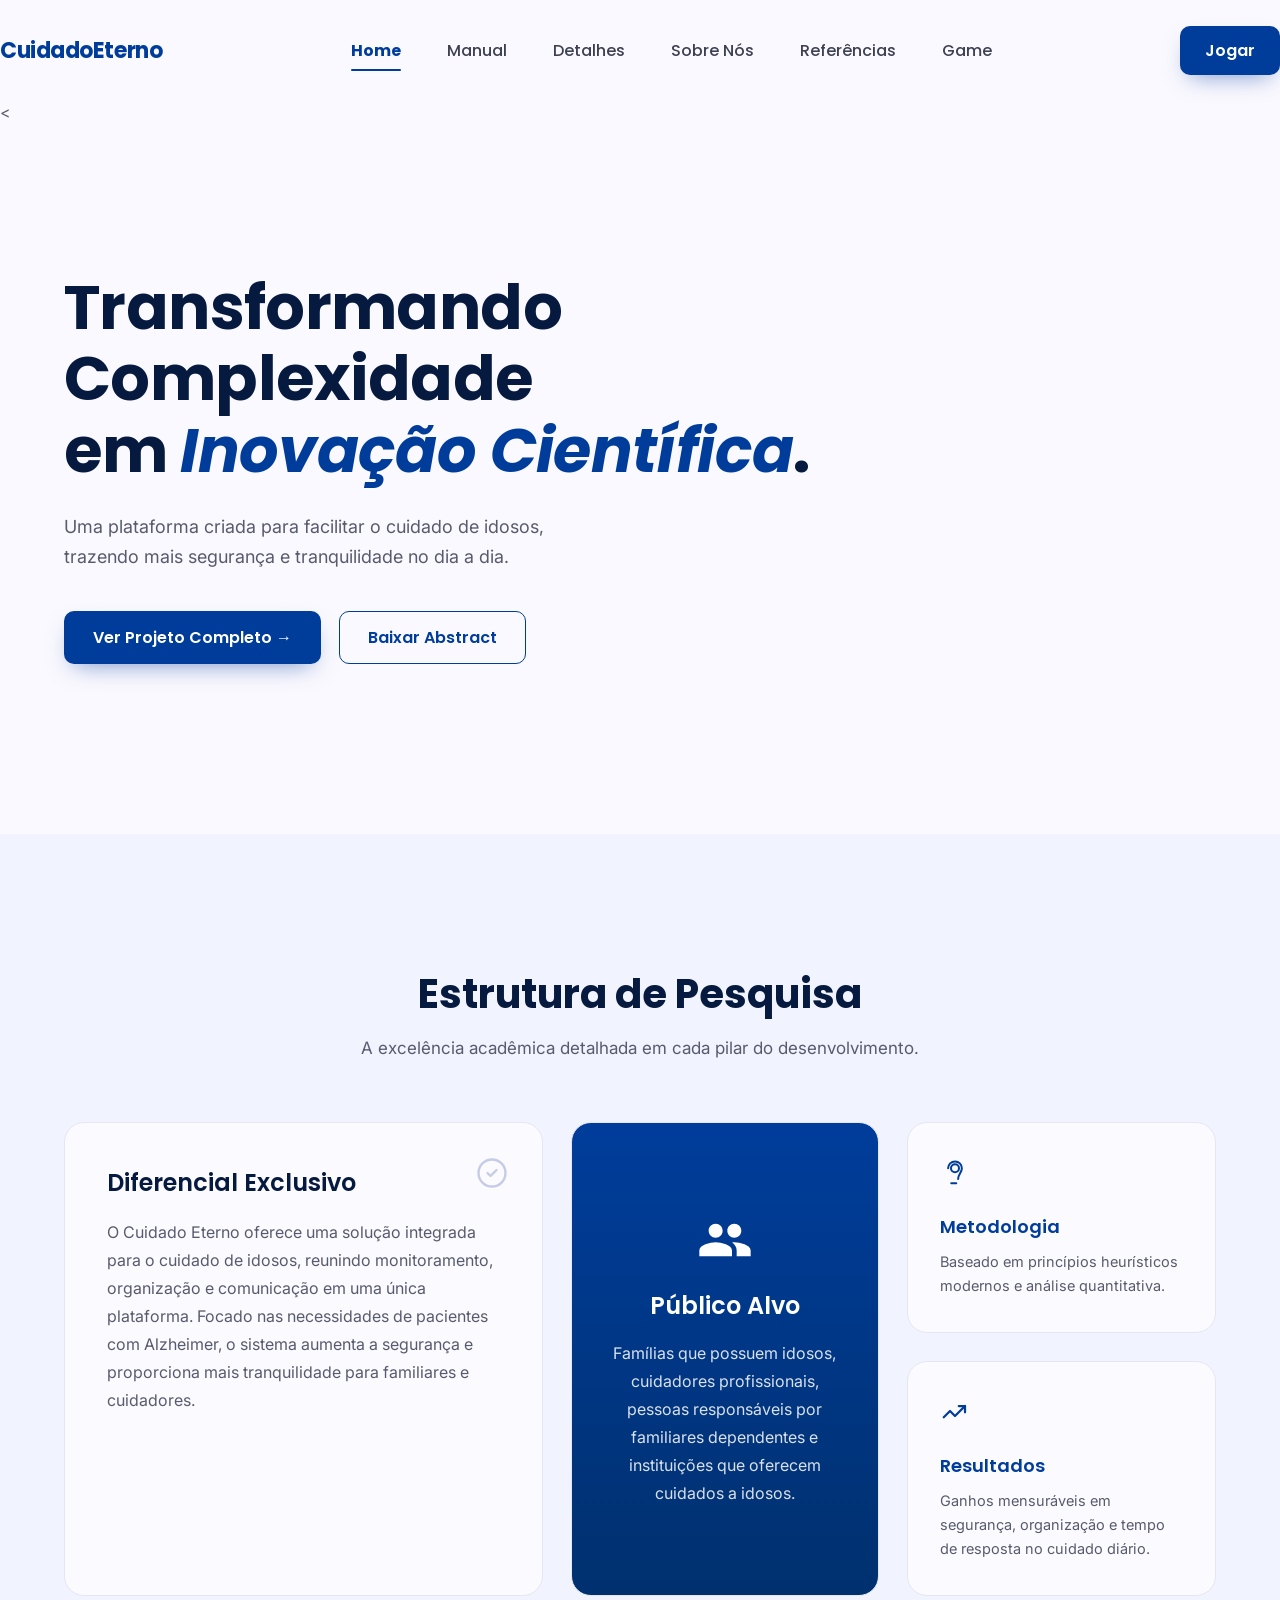
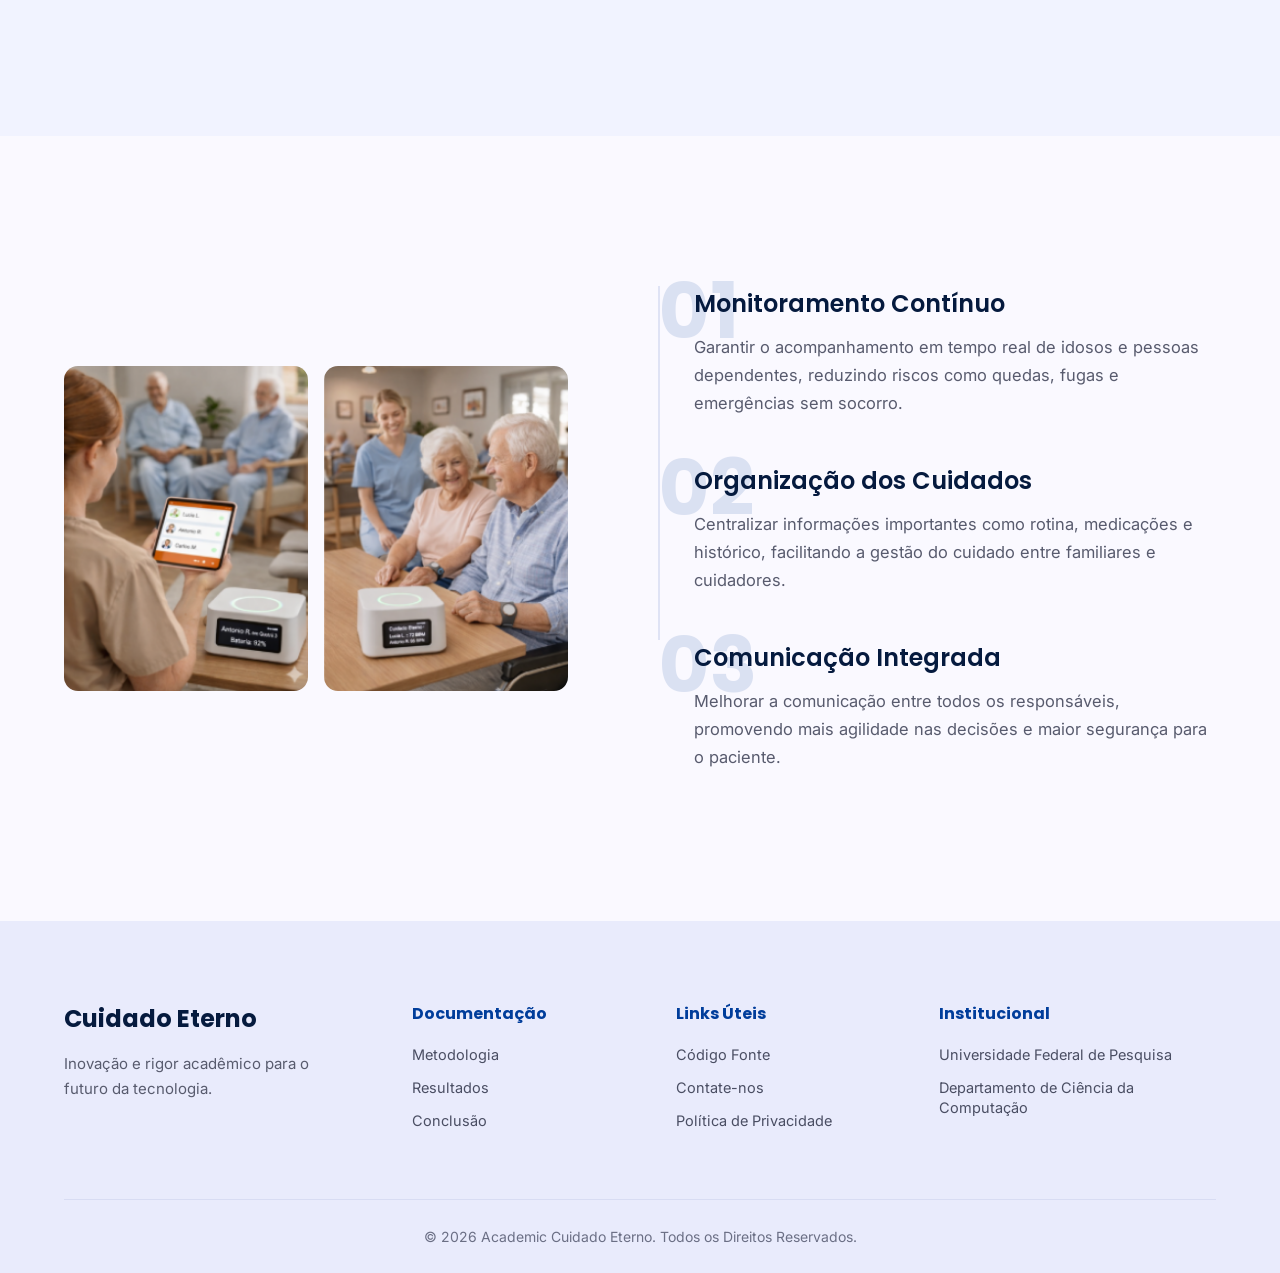
==== index.html @ 9e305c79 "primeiro commit do projeto, html e css da página 1 e 2 feitos mas sujeitas a alterações" ====
<!DOCTYPE html>
<html lang="pt-BR">
<head>
<meta charset="UTF-8">
<meta name="viewport" content="width=device-width, initial-scale=1.0">
<title>CuidadoEterno — Transformando Complexidade em Inovação Científica</title>
<link rel="preconnect" href="https://fonts.googleapis.com">
<link rel="preconnect" href="https://fonts.gstatic.com" crossorigin>
<link href="https://fonts.googleapis.com/css2?family=Poppins:ital,wght@0,400;0,500;0,600;0,700;1,600;1,700&family=Inter:wght@400;500;600&display=swap" rel="stylesheet">
<link rel="stylesheet" href="style.css">
</head>
<body>

<header>
  <div class="wrap nav">
    <a href="#" class="brand">CuidadoEterno</a>
    <nav class="nav-links">
      <a href="#" class="nav-link active">Home</a>
      <a href="./pags/instrucoes.html" class="nav-link">Manual</a>
      <a href="#detalhes" class="nav-link">Detalhes</a>
      <a href="#sobre" class="nav-link">Sobre Nós</a>
      <a href="#referencias" class="nav-link">Referências</a>
      <a href="#game" class="nav-link">Game</a>
    </nav>
    <a href="#jogar" class="btn btn-primary btn-nav">Jogar</a>
  </div>
</header>

<main>
  <
  <section class="hero">
    <div class="wrap">
      <h1>Transformando Complexidade<br>em <em>Inovação Científica</em>.</h1>
      <p>Uma plataforma criada para facilitar o cuidado de idosos, trazendo mais segurança e tranquilidade no dia a dia.</p>
      <div class="hero-actions">
        <a href="#projeto" class="btn btn-primary">Ver Projeto Completo →</a>
        <a href="#abstract" class="btn btn-outline">Baixar Abstract</a>
      </div>
    </div>
  </section>

  
  <section class="structure">
    <div class="wrap">
      <div class="structure-head">
        <h2>Estrutura de Pesquisa</h2>
        <p>A excelência acadêmica detalhada em cada pilar do desenvolvimento.</p>
      </div>

      <div class="structure-grid">
        <div class="panel">
          <svg class="panel-icon" viewBox="0 0 24 24" fill="none" stroke="currentColor" stroke-width="1.6"><circle cx="12" cy="12" r="9"/><path d="M9 12l2 2 4-4" stroke-linecap="round" stroke-linejoin="round"/></svg>
          <h3>Diferencial Exclusivo</h3>
          <p>O Cuidado Eterno oferece uma solução integrada para o cuidado de idosos, reunindo monitoramento, organização e comunicação em uma única plataforma. Focado nas necessidades de pacientes com Alzheimer, o sistema aumenta a segurança e proporciona mais tranquilidade para familiares e cuidadores.</p>
        </div>

        <div class="panel panel-dark">
          <svg class="icon-circle" viewBox="0 0 24 24" fill="#fff"><path d="M16 11c1.66 0 2.99-1.34 2.99-3S17.66 5 16 5s-3 1.34-3 3 1.34 3 3 3zm-8 0c1.66 0 2.99-1.34 2.99-3S9.66 5 8 5 5 6.34 5 8s1.34 3 3 3zm0 2c-2.33 0-7 1.17-7 3.5V19h14v-2.5c0-2.33-4.67-3.5-7-3.5zm8 0c-.29 0-.62.02-.97.05 1.16.84 1.97 1.97 1.97 3.45V19h6v-2.5c0-2.33-4.67-3.5-7-3.5z"/></svg>
          <h3>Público Alvo</h3>
          <p>Famílias que possuem idosos, cuidadores profissionais, pessoas responsáveis por familiares dependentes e instituições que oferecem cuidados a idosos.</p>
        </div>

        <div class="stack">
          <div class="mini-card">
            <svg class="mini-icon" viewBox="0 0 24 24" fill="none" stroke="currentColor" stroke-width="1.6"><circle cx="12" cy="9" r="3.2"/><path d="M6.5 9a5.5 5.5 0 0 1 11 0c0 3.5-3 5-3 8.5" stroke-linecap="round"/><path d="M9 21h4" stroke-linecap="round"/></svg>
            <h4>Metodologia</h4>
            <p>Baseado em princípios heurísticos modernos e análise quantitativa.</p>
          </div>
          <div class="mini-card">
            <svg class="mini-icon" viewBox="0 0 24 24" fill="none" stroke="currentColor" stroke-width="1.8"><path d="M3 17l5-5 4 4 8-8" stroke-linecap="round" stroke-linejoin="round"/><path d="M15 8h5v5" stroke-linecap="round" stroke-linejoin="round"/></svg>
            <h4>Resultados</h4>
            <p>Ganhos mensuráveis em segurança, organização e tempo de resposta no cuidado diário.</p>
          </div>
        </div>
      </div>
    </div>
  </section>

  <section class="pillars">
    <div class="wrap pillars-grid">
      <div class="photo-pair">
        <div class="photo">
          <img src="imgs/imgsHome/img2.png" alt="Cuidadora acompanhando idosos com tablet de monitoramento">
        </div>
        <div class="photo">
          <img src="imgs/imgsHome/img3.png" alt="Enfermeira ao lado de um casal de idosos sorrindo">
        </div>
      </div>

      <div class="timeline-list">
        <div class="timeline-item">
          <span class="timeline-num">01</span>
          <h3>Monitoramento Contínuo</h3>
          <p>Garantir o acompanhamento em tempo real de idosos e pessoas dependentes, reduzindo riscos como quedas, fugas e emergências sem socorro.</p>
        </div>
        <div class="timeline-item">
          <span class="timeline-num">02</span>
          <h3>Organização dos Cuidados</h3>
          <p>Centralizar informações importantes como rotina, medicações e histórico, facilitando a gestão do cuidado entre familiares e cuidadores.</p>
        </div>
        <div class="timeline-item">
          <span class="timeline-num">03</span>
          <h3>Comunicação Integrada</h3>
          <p>Melhorar a comunicação entre todos os responsáveis, promovendo mais agilidade nas decisões e maior segurança para o paciente.</p>
        </div>
      </div>
    </div>
  </section>
</main>

<footer>
  <div class="wrap">
    <div class="footer-top">
      <div class="footer-brand">
        <h3>Cuidado Eterno</h3>
        <p>Inovação e rigor acadêmico para o futuro da tecnologia.</p>
      </div>
      <div class="footer-col">
        <h4>Documentação</h4>
        <ul>
          <li><a href="#">Metodologia</a></li>
          <li><a href="#">Resultados</a></li>
          <li><a href="#">Conclusão</a></li>
        </ul>
      </div>
      <div class="footer-col">
        <h4>Links Úteis</h4>
        <ul>
          <li><a href="#">Código Fonte</a></li>
          <li><a href="#">Contate-nos</a></li>
          <li><a href="#">Política de Privacidade</a></li>
        </ul>
      </div>
      <div class="footer-col">
        <h4>Institucional</h4>
        <ul>
          <li><a href="#">Universidade Federal de Pesquisa</a></li>
          <li><a href="#">Departamento de Ciência da Computação</a></li>
        </ul>
      </div>
    </div>
    <div class="footer-bottom">© 2026 Academic Cuidado Eterno. Todos os Direitos Reservados.</div>
  </div>
</footer>

</body>
</html>
---- style.css ----
:root{
    --navy:#051A3E;
    --blue:#003D9B;
    --blue-dark:#00306e;
    --bg:#FAF9FF;
    --bg-alt:#F1F3FF;
    --footer-bg:#E9EBFC;
    --text-body:#585B6E;
    --border:#E3E6F5;
    --card:#FBFBFF;
    --radius-lg:20px;
    --radius-md:14px;
  }

  *{margin:0;padding:0;box-sizing:border-box;}

  html{scroll-behavior:smooth;}

  body{
    font-family:'Inter',sans-serif;
    color:var(--text-body);
    background:var(--bg);
    -webkit-font-smoothing:antialiased;
  }

  h1,h2,h3,h4,.brand,.nav-link,.btn{
    font-family:'Poppins',sans-serif;
  }

  a{text-decoration:none;color:inherit;}
  ul{list-style:none;}
  img{max-width:100%;display:block;}

  .wrap{
    max-width:1600px;
    margin:0 auto;
    padding:0 64px;
  }

 
  header{
    background:var(--bg);
    position:sticky;
    top:0;
    z-index:50;
    border-bottom:1px solid transparent;
  }
  .nav{
    display:flex;
    align-items:center;
    justify-content:space-between;
    padding:26px 0;
  }
  .brand{
    font-size:22px;
    font-weight:700;
    color:var(--blue);
    letter-spacing:-0.02em;
  }
  .nav-links{
    display:flex;
    align-items:center;
    gap:46px;
  }
  .nav-link{
    font-size:16px;
    font-weight:500;
    color:#3d4152;
    position:relative;
    transition:color .2s ease;
  }
  .nav-link:hover{color:var(--blue);}
  .nav-link.active{
    color:var(--blue);
    font-weight:700;
  }
  .nav-link.active::after{
    content:"";
    position:absolute;
    left:0; right:0; bottom:-8px;
    height:2px;
    background:var(--blue);
    border-radius:2px;
  }
  .btn{
    display:inline-flex;
    align-items:center;
    gap:8px;
    font-weight:600;
    font-size:16px;
    border-radius:10px;
    padding:13px 28px;
    cursor:pointer;
    border:1.5px solid transparent;
    transition:transform .18s ease, box-shadow .18s ease, background .18s ease;
    white-space:nowrap;
  }
  .btn:hover{transform:translateY(-2px);}
  .btn-primary{
    background:var(--blue);
    color:#fff;
    box-shadow:0 10px 24px -10px rgba(0,61,155,.55);
  }
  .btn-primary:hover{background:var(--blue-dark);}
  .btn-outline{
    background:transparent;
    color:var(--blue);
    border-color:var(--blue);
  }
  .btn-outline:hover{background:rgba(0,61,155,.06);}
  .btn-nav{
    padding:11px 24px;
    border-radius:10px;
  }


  .hero{
    padding:150px 0 170px;
  }
  .hero h1{
    font-size:62px;
    line-height:1.15;
    font-weight:700;
    color:var(--navy);
    letter-spacing:-0.01em;
    max-width:920px;
  }
  .hero h1 em{
    font-style:italic;
    color:var(--blue);
    font-weight:700;
  }
  .hero p{
    margin-top:26px;
    font-size:18px;
    line-height:1.65;
    max-width:540px;
    color:var(--text-body);
  }
  .hero-actions{
    display:flex;
    gap:18px;
    margin-top:40px;
  }

  .structure{
    background:var(--bg-alt);
    padding:130px 0 140px;
  }
  .structure-head{
    text-align:center;
    max-width:700px;
    margin:0 auto 64px;
  }
  .structure-head h2{
    font-size:40px;
    color:var(--navy);
    font-weight:700;
  }
  .structure-head p{
    margin-top:14px;
    font-size:17px;
    color:var(--text-body);
  }

  .structure-grid{
    display:grid;
    grid-template-columns:1.55fr 1fr 1fr;
    gap:28px;
    align-items:stretch;
  }
  .panel{
    background:var(--card);
    border:1px solid var(--border);
    border-radius:var(--radius-lg);
    padding:42px;
    position:relative;
  }
  .panel-icon{
    position:absolute;
    top:32px; right:32px;
    width:36px; height:36px;
    color:#c7cce6;
  }
  .panel h3{
    font-size:24px;
    color:var(--navy);
    font-weight:600;
    margin-bottom:18px;
    max-width:80%;
  }
  .panel p{
    font-size:16px;
    line-height:1.75;
    color:var(--text-body);
    max-width:520px;
  }

  .panel-dark{
    background:linear-gradient(180deg,var(--blue) 0%, var(--blue-dark) 100%);
    color:#fff;
    display:flex;
    flex-direction:column;
    align-items:center;
    justify-content:center;
    text-align:center;
    padding:44px 34px;
  }
  .panel-dark .icon-circle{
    width:56px;height:56px;
    display:flex;align-items:center;justify-content:center;
    margin-bottom:20px;
  }
  .panel-dark h3{
    color:#fff;
    font-size:24px;
    margin-bottom:16px;
  }
  .panel-dark p{
    color:rgba(255,255,255,.85);
    font-size:16px;
    line-height:1.75;
  }

  .stack{
    display:flex;
    flex-direction:column;
    gap:28px;
  }
  .mini-card{
    background:var(--card);
    border:1px solid var(--border);
    border-radius:var(--radius-lg);
    padding:34px 32px;
    flex:1;
  }
  .mini-card .mini-icon{
    width:30px;height:30px;
    color:var(--blue);
    margin-bottom:22px;
  }
  .mini-card h4{
    font-size:18px;
    color:var(--blue);
    font-weight:600;
    margin-bottom:10px;
  }
  .mini-card p{
    font-size:14.5px;
    line-height:1.65;
    color:var(--text-body);
  }

 
  .pillars{
    padding:150px 0 150px;
  }
  .pillars-grid{
    display:grid;
    grid-template-columns:.95fr 1.05fr;
    gap:90px;
    align-items:center;
  }
  .photo-pair{
    display:flex;
    gap:16px;
  }
  .photo-pair .photo{
    flex:1;
    border-radius:var(--radius-md);
    overflow:hidden;
    aspect-ratio:3/4;
    position:relative;
    background:linear-gradient(160deg,#dfe6f7,#c7d3ee);
  }
  .photo img{
    width:100%;height:100%;object-fit:cover;
  }

  .timeline-list{
    display:flex;
    flex-direction:column;
  }
  .timeline-item{
    position:relative;
    padding:0 0 46px 6px;
    border-left:2px solid #dfe3f5;
    padding-left:34px;
  }
  .timeline-item:last-child{
    border-left:2px solid transparent;
    padding-bottom:0;
  }
  .timeline-num{
    position:absolute;
    left:-2px;
    top:-14px;
    font-size:78px;
    font-weight:700;
    color:var(--blue);
    opacity:.12;
    font-family:'Poppins',sans-serif;
    line-height:1;
    user-select:none;
    z-index:0;
  }
  .timeline-item h3{
    position:relative;
    z-index:1;
    font-size:24px;
    color:var(--navy);
    font-weight:600;
    margin-bottom:12px;
  }
  .timeline-item p{
    position:relative;
    z-index:1;
    font-size:16.5px;
    line-height:1.7;
    max-width:560px;
  }


  footer{
    background:var(--footer-bg);
    padding-top:80px;
  }
  .footer-top{
    display:grid;
    grid-template-columns:1.4fr 1fr 1fr 1.3fr;
    gap:50px;
    padding-bottom:56px;
    border-bottom:1px solid #d8dcf3;
  }
  .footer-brand h3{
    font-size:24px;
    color:var(--navy);
    font-weight:700;
    margin-bottom:16px;
  }
  .footer-brand p{
    font-size:15px;
    line-height:1.65;
    max-width:250px;
    color:var(--text-body);
  }
  .footer-col h4{
    font-size:16px;
    color:var(--blue);
    font-weight:700;
    margin-bottom:18px;
  }
  .footer-col li{
    margin-bottom:13px;
  }
  .footer-col a{
    font-size:14.5px;
    color:#4a4e63;
    transition:color .2s ease;
  }
  .footer-col a:hover{color:var(--blue);}
  .footer-bottom{
    text-align:center;
    padding:28px 0;
    font-size:14px;
    color:#6b6f85;
  }

 
  .page-hero{
    padding:84px 0 56px;
    text-align:center;
  }
  .eyebrow{
    font-size:13.5px;
    font-weight:700;
    letter-spacing:.14em;
    color:var(--blue);
    margin-bottom:16px;
  }
  .page-hero h1{
    font-size:46px;
    font-weight:700;
    color:var(--navy);
    letter-spacing:-0.01em;
  }
  .page-hero p{
    margin:20px auto 0;
    max-width:700px;
    font-size:17px;
    line-height:1.7;
    color:var(--text-body);
  }

 
  .video-frame{
    position:relative;
    max-width:1500px;
    margin:0 auto;
    border-radius:var(--radius-lg);
    overflow:hidden;
    aspect-ratio:16/6.4;
  }
  .video-frame img{
    width:100%;height:100%;object-fit:cover;
  }
  .video-frame::after{
    content:"";
    position:absolute;inset:0;
    background:linear-gradient(180deg, rgba(5,10,25,.05) 0%, rgba(5,10,25,.35) 100%);
  }
  .play-btn{
    position:absolute;
    top:50%; left:50%;
    transform:translate(-50%,-50%);
    width:74px;height:74px;
    border-radius:50%;
    background:var(--blue);
    display:flex;align-items:center;justify-content:center;
    box-shadow:0 14px 30px -8px rgba(0,20,60,.55);
    cursor:pointer;
    z-index:2;
    border:none;
    transition:transform .2s ease;
  }
  .play-btn:hover{transform:translate(-50%,-50%) scale(1.06);}
  .play-btn svg{width:26px;height:26px;fill:#fff;margin-left:3px;}
  .video-controls{
    position:absolute;
    right:20px; bottom:18px;
    display:flex; gap:12px;
    z-index:2;
  }
  .video-controls svg{
    width:18px;height:18px;
    color:rgba(255,255,255,.85);
  }

 
  .protocol{
    padding:24px 0 20px;
  }
  .section-title{
    display:flex;
    align-items:center;
    gap:16px;
    margin-bottom:42px;
  }
  .section-title .bar{
    width:4px;height:32px;
    background:var(--blue);
    border-radius:2px;
  }
  .section-title h2{
    font-size:30px;
    color:var(--navy);
    font-weight:700;
  }

  .bento{
    display:grid;
    grid-template-columns:repeat(3,1fr);
    gap:26px;
    margin-bottom:26px;
  }
  .proto-card{
    grid-column:span 2;
    background:var(--card);
    border:1px solid var(--border);
    border-radius:var(--radius-lg);
    padding:40px;
    display:flex;
    gap:32px;
    align-items:flex-start;
  }
  .proto-card.narrow{grid-column:span 1;}
  .proto-card.dark{
    grid-column:span 1;
    background:linear-gradient(165deg,var(--blue) 0%, var(--blue-dark) 100%);
    color:#fff;
    flex-direction:column;
  }
  .proto-card.wide-media{grid-column:span 2;}

  .badge-num{
    flex-shrink:0;
    width:58px;height:58px;
    border-radius:12px;
    background:var(--blue);
    color:#fff;
    font-family:'Poppins',sans-serif;
    font-weight:700;
    font-size:21px;
    display:flex;align-items:center;justify-content:center;
  }
  .proto-card.dark .badge-num{
    background:#fff;
    color:var(--blue);
    margin-bottom:24px;
  }

  .proto-body{flex:1;}
  .proto-body h3{
    font-size:21px;
    color:var(--navy);
    font-weight:600;
    display:flex;
    align-items:center;
    gap:9px;
    margin-bottom:12px;
  }
  .proto-body h3 svg{width:19px;height:19px;color:var(--blue);flex-shrink:0;}
  .proto-card.dark .proto-body h3{color:#fff;}
  .proto-body p{
    font-size:15.5px;
    line-height:1.7;
    color:var(--text-body);
  }
  .proto-card.dark .proto-body p{color:rgba(255,255,255,.85);}

  .checklist{margin-top:16px;}
  .checklist li{
    display:flex;
    gap:9px;
    align-items:flex-start;
    font-size:15px;
    font-weight:600;
    color:var(--navy);
    margin-bottom:9px;
    line-height:1.55;
  }
  .checklist svg{width:17px;height:17px;color:var(--blue);flex-shrink:0;margin-top:2px;}

  .proto-media{
    flex-shrink:0;
    width:230px;
    border-radius:var(--radius-md);
    overflow:hidden;
    align-self:stretch;
  }
  .proto-media img{width:100%;height:100%;object-fit:cover;}

  .field-pill{
    margin-top:22px;
    display:flex;
    align-items:center;
    justify-content:space-between;
    border:1px solid var(--border);
    border-radius:10px;
    padding:14px 18px;
    font-size:14.5px;
    color:var(--navy);
    font-weight:500;
  }
  .field-pill .dot{
    width:8px;height:8px;border-radius:50%;
    background:var(--blue);
  }

  .stat-box{
    border:1px solid var(--border);
    border-radius:12px;
    padding:16px 20px;
    flex:1;
  }
  .stat-box .label{
    font-size:11.5px;
    font-weight:700;
    letter-spacing:.06em;
    color:#9096ab;
    margin-bottom:7px;
  }
  .stat-box .value{
    font-size:19px;
    font-weight:700;
    color:var(--navy);
    font-family:'Poppins',sans-serif;
  }
  .stat-row{display:flex;gap:16px;margin-top:20px;}

  .media-card{
    display:flex;
    align-items:flex-start;
    gap:30px;
    position:relative;
  }
  .media-card .proto-media{width:260px;flex-shrink:0;}
  .media-card .badge-num{position:absolute;top:0;right:0;}
  .media-card .proto-body{padding-right:78px;}

  .faq{
    background:var(--bg-alt);
    border-radius:var(--radius-lg);
    margin:110px auto 120px;
    padding:72px 56px;
    max-width:1600px;
  }
  .faq-head{
    text-align:center;
    margin-bottom:42px;
  }
  .faq-head h2{
    font-size:32px;
    color:var(--navy);
    font-weight:700;
  }
  .faq-head p{
    margin-top:12px;
    font-size:16px;
    color:var(--text-body);
  }
  .accordion{
    max-width:980px;
    margin:0 auto;
    display:flex;
    flex-direction:column;
    gap:16px;
  }
  .accordion-item{
    background:var(--card);
    border:1px solid var(--border);
    border-radius:14px;
    overflow:hidden;
  }
  .accordion-question{
    width:100%;
    display:flex;
    align-items:center;
    justify-content:space-between;
    gap:16px;
    padding:22px 26px;
    background:none;
    border:none;
    cursor:pointer;
    text-align:left;
    font-family:'Poppins',sans-serif;
    font-size:16px;
    font-weight:600;
    color:var(--navy);
  }
  .accordion-question svg{
    width:16px;height:16px;
    color:var(--navy);
    flex-shrink:0;
    transition:transform .25s ease;
  }
  .accordion-item.open .accordion-question svg{transform:rotate(180deg);}
  .accordion-answer{
    max-height:0;
    overflow:hidden;
    transition:max-height .3s ease;
  }
  .accordion-item.open .accordion-answer{max-height:200px;}
  .accordion-answer p{
    padding:0 24px 22px;
    font-size:14.5px;
    line-height:1.65;
    color:var(--text-body);
    border-top:1px solid var(--border);
    padding-top:16px;
  }

 
  @media (max-width:960px){
    .wrap{padding:0 24px;}
    .nav-links{display:none;}
    .hero{padding:80px 0 90px;}
    .hero h1{font-size:38px;}
    .structure-grid{grid-template-columns:1fr;}
    .stack{flex-direction:row;}
    .pillars-grid{grid-template-columns:1fr;gap:50px;}
    .footer-top{grid-template-columns:1fr 1fr;row-gap:36px;}
  }
  @media (max-width:560px){
    .hero h1{font-size:30px;}
    .stack{flex-direction:column;}
    .photo-pair{flex-direction:row;}
    .footer-top{grid-template-columns:1fr;}
    .structure-head h2{font-size:26px;}
  }

  @media (max-width:860px){
    .page-hero h1{font-size:30px;}
    .bento{grid-template-columns:1fr;}
    .proto-card, .proto-card.narrow, .proto-card.dark, .proto-card.wide-media{grid-column:span 1;}
    .proto-card{flex-direction:column;}
    .proto-media{width:100%;height:200px;}
    .media-card{flex-direction:column;}
    .media-card .proto-body{padding-right:0;}
    .media-card .badge-num{position:static;margin-bottom:16px;}
    .faq{padding:48px 24px;}
    .stat-row{flex-direction:column;}
  }
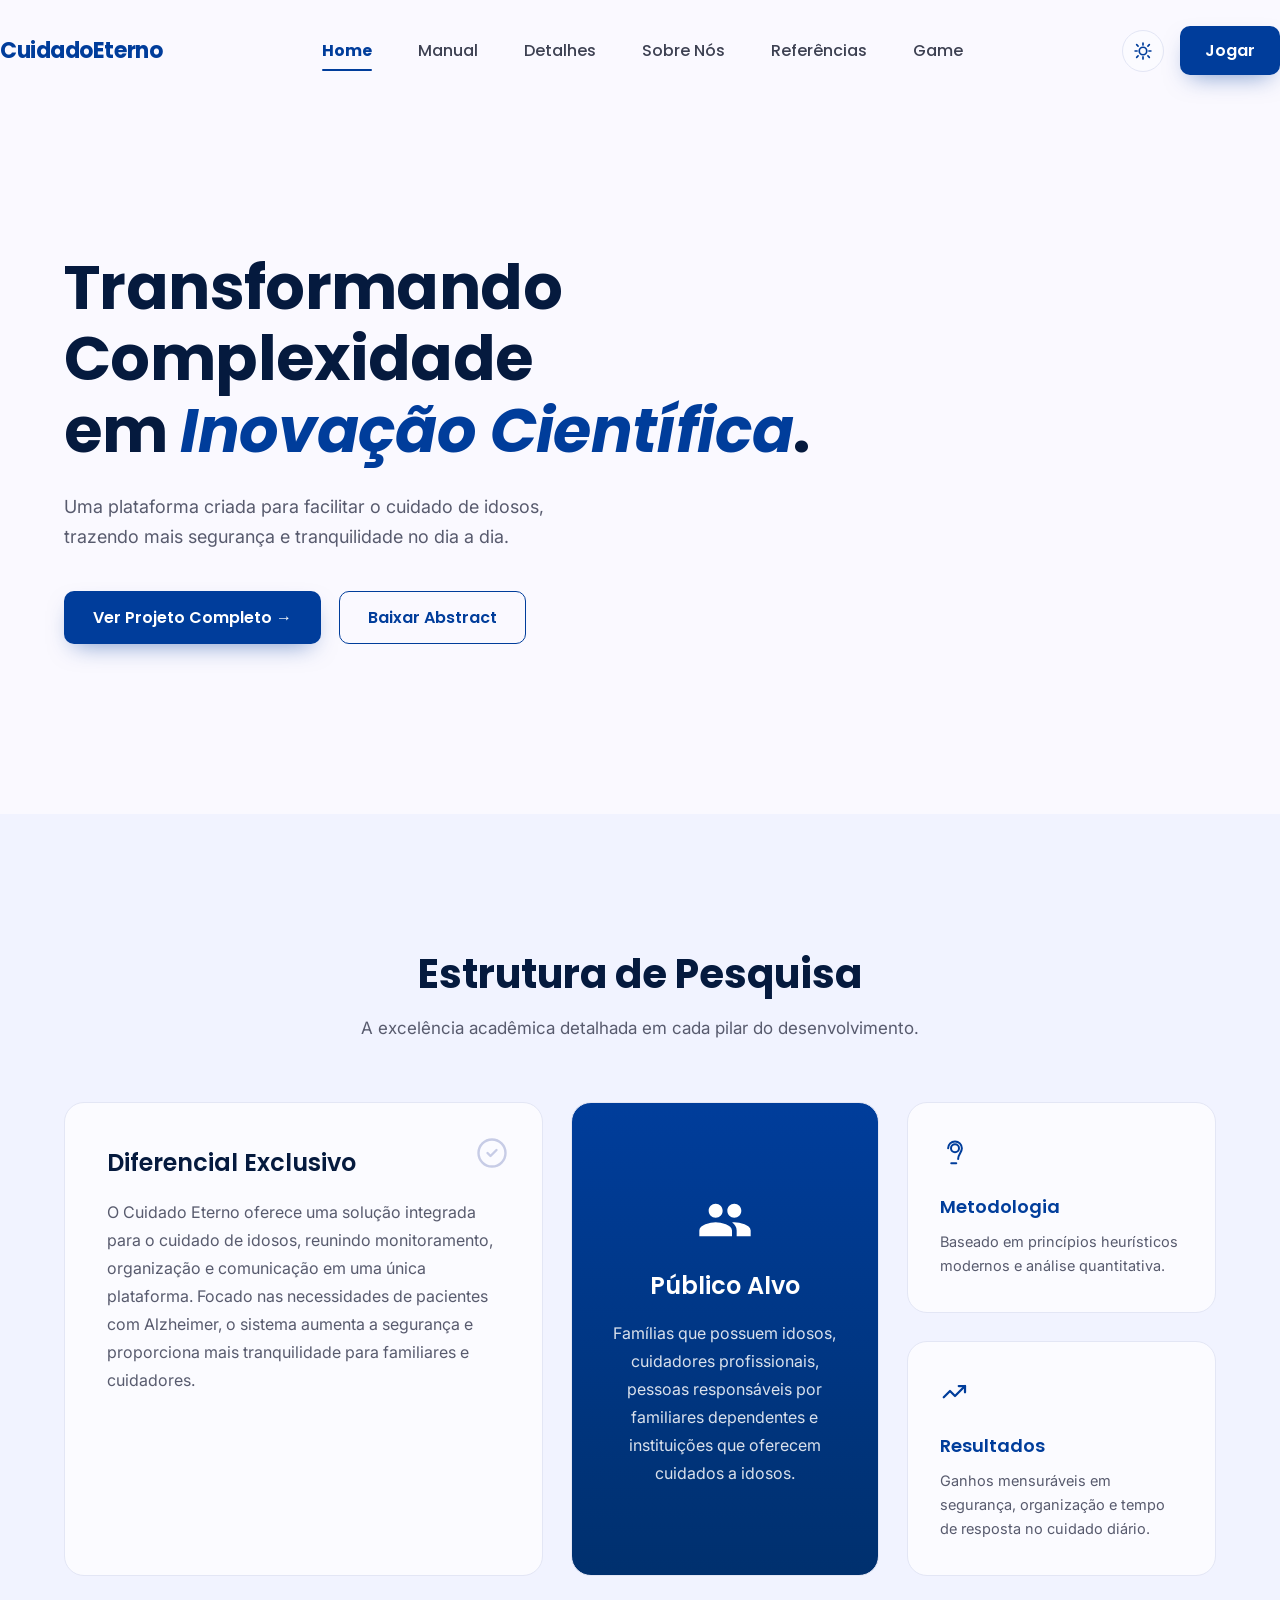
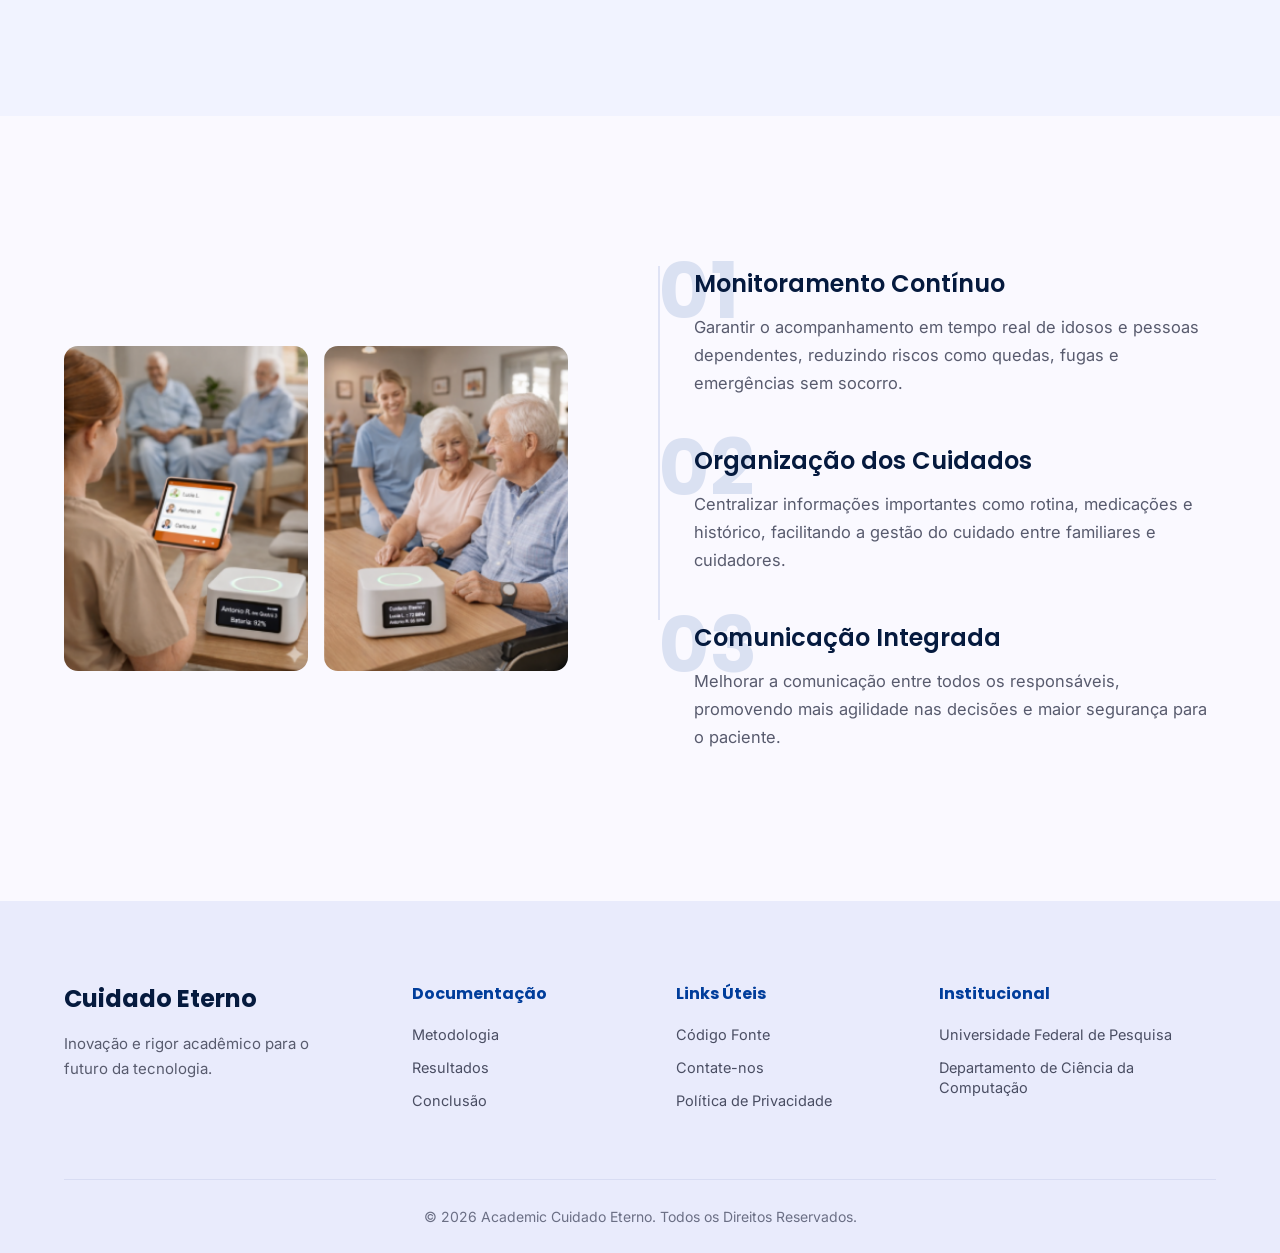
==== commit 53bbc2f1: "modo escuro aplicado" ====
--- a/index.html
+++ b/index.html
@@ -8,6 +8,13 @@
 <link rel="preconnect" href="https://fonts.gstatic.com" crossorigin>
 <link href="https://fonts.googleapis.com/css2?family=Poppins:ital,wght@0,400;0,500;0,600;0,700;1,600;1,700&family=Inter:wght@400;500;600&display=swap" rel="stylesheet">
 <link rel="stylesheet" href="style.css">
+<script>
+  // Aplica o tema salvo antes de renderizar, evitando o "flash" de tela clara
+  (function () {
+    const saved = localStorage.getItem('theme');
+    if (saved === 'dark') document.documentElement.classList.add('dark-mode');
+  })();
+</script>
 </head>
 <body>
 
@@ -15,19 +22,30 @@
   <div class="wrap nav">
     <a href="#" class="brand">CuidadoEterno</a>
     <nav class="nav-links">
-      <a href="#" class="nav-link active">Home</a>
+      <a href="./index.html" class="nav-link active">Home</a>
       <a href="./pags/instrucoes.html" class="nav-link">Manual</a>
-      <a href="#detalhes" class="nav-link">Detalhes</a>
+      <a href="./pags/detalhes.html" class="nav-link">Detalhes</a>
       <a href="#sobre" class="nav-link">Sobre Nós</a>
       <a href="#referencias" class="nav-link">Referências</a>
       <a href="#game" class="nav-link">Game</a>
     </nav>
-    <a href="#jogar" class="btn btn-primary btn-nav">Jogar</a>
+    <div class="nav-actions">
+      <button type="button" class="theme-toggle" id="themeToggle" aria-label="Alternar modo escuro" title="Alternar modo escuro">
+        <svg class="icon-sun" viewBox="0 0 24 24" fill="none" stroke="currentColor" stroke-width="2" stroke-linecap="round" stroke-linejoin="round">
+          <circle cx="12" cy="12" r="4.5"/>
+          <path d="M12 2.5v2.4M12 19.1v2.4M4.4 4.4l1.7 1.7M17.9 17.9l1.7 1.7M2.5 12h2.4M19.1 12h2.4M4.4 19.6l1.7-1.7M17.9 6.1l1.7-1.7"/>
+        </svg>
+        <svg class="icon-moon" viewBox="0 0 24 24" fill="none" stroke="currentColor" stroke-width="2" stroke-linecap="round" stroke-linejoin="round">
+          <path d="M20 14.5A8.5 8.5 0 1 1 9.5 4a6.8 6.8 0 0 0 10.5 10.5Z"/>
+        </svg>
+      </button>
+      <a href="#jogar" class="btn btn-primary btn-nav">Jogar</a>
+    </div>
   </div>
 </header>
 
 <main>
-  <
+
   <section class="hero">
     <div class="wrap">
       <h1>Transformando Complexidade<br>em <em>Inovação Científica</em>.</h1>
@@ -36,10 +54,11 @@
         <a href="#projeto" class="btn btn-primary">Ver Projeto Completo →</a>
         <a href="#abstract" class="btn btn-outline">Baixar Abstract</a>
       </div>
-    </div>
+        </div>
+
   </section>
 
-  
+
   <section class="structure">
     <div class="wrap">
       <div class="structure-head">
@@ -143,5 +162,6 @@
   </div>
 </footer>
 
+<script src="script.js"></script>
 </body>
 </html>
--- a/style.css
+++ b/style.css
@@ -21,6 +21,7 @@
     color:var(--text-body);
     background:var(--bg);
     -webkit-font-smoothing:antialiased;
+    transition:background .25s ease, color .25s ease;
   }
 
   h1,h2,h3,h4,.brand,.nav-link,.btn{
@@ -30,6 +31,7 @@
   a{text-decoration:none;color:inherit;}
   ul{list-style:none;}
   img{max-width:100%;display:block;}
+
 
   .wrap{
     max-width:1600px;
@@ -44,6 +46,7 @@
     top:0;
     z-index:50;
     border-bottom:1px solid transparent;
+    transition:background .25s ease;
   }
   .nav{
     display:flex;
@@ -113,6 +116,39 @@
     border-radius:10px;
   }
 
+  /* Ações do lado direito do menu (toggle de tema + botão Jogar) */
+  .nav-actions{
+    display:flex;
+    align-items:center;
+    gap:16px;
+  }
+  .theme-toggle{
+    display:flex;
+    align-items:center;
+    justify-content:center;
+    width:42px;
+    height:42px;
+    border-radius:50%;
+    border:1.5px solid var(--border);
+    background:var(--card);
+    color:var(--blue);
+    cursor:pointer;
+    transition:background .2s ease, border-color .2s ease, transform .18s ease;
+    flex-shrink:0;
+  }
+  .theme-toggle:hover{
+    transform:translateY(-2px);
+    border-color:var(--blue);
+  }
+  .theme-toggle svg{
+    width:20px;
+    height:20px;
+  }
+  .theme-toggle .icon-moon{display:none;}
+  .theme-toggle .icon-sun{display:block;}
+  html.dark-mode .theme-toggle .icon-sun{display:none;}
+  html.dark-mode .theme-toggle .icon-moon{display:block;}
+
 
   .hero{
     padding:150px 0 170px;
@@ -324,6 +360,7 @@
   footer{
     background:var(--footer-bg);
     padding-top:80px;
+    transition:background .25s ease;
   }
   .footer-top{
     display:grid;
@@ -690,4 +727,47 @@
     .media-card .badge-num{position:static;margin-bottom:16px;}
     .faq{padding:48px 24px;}
     .stat-row{flex-direction:column;}
+  }
+
+  /* ============================
+     MODO ESCURO
+     ============================ */
+  html.dark-mode{
+    --navy:#EDEFFB;
+    --blue:#5B8DFF;
+    --blue-dark:#7FA2FF;
+    --bg:#0A0C16;
+    --bg-alt:#10121F;
+    --footer-bg:#0C0E19;
+    --text-body:#A6A9C2;
+    --border:#242739;
+    --card:#12142280;
+  }
+  html.dark-mode .panel,
+  html.dark-mode .mini-card,
+  html.dark-mode .proto-card:not(.dark),
+  html.dark-mode .accordion-item{
+    background:#12142A;
+    border-color:var(--border);
+  }
+  html.dark-mode .footer-top{
+    border-bottom-color:#242739;
+  }
+  html.dark-mode .footer-col a{
+    color:#c2c4da;
+  }
+  html.dark-mode .footer-bottom{
+    color:#8286a0;
+  }
+  html.dark-mode .panel-icon{
+    color:#3a3f5c;
+  }
+  html.dark-mode .timeline-item{
+    border-left-color:#2a2e46;
+  }
+  html.dark-mode .photo-pair .photo{
+    background:linear-gradient(160deg,#1c2038,#12162a);
+  }
+  html.dark-mode .stat-box .label{
+    color:#7c81a0;
   }
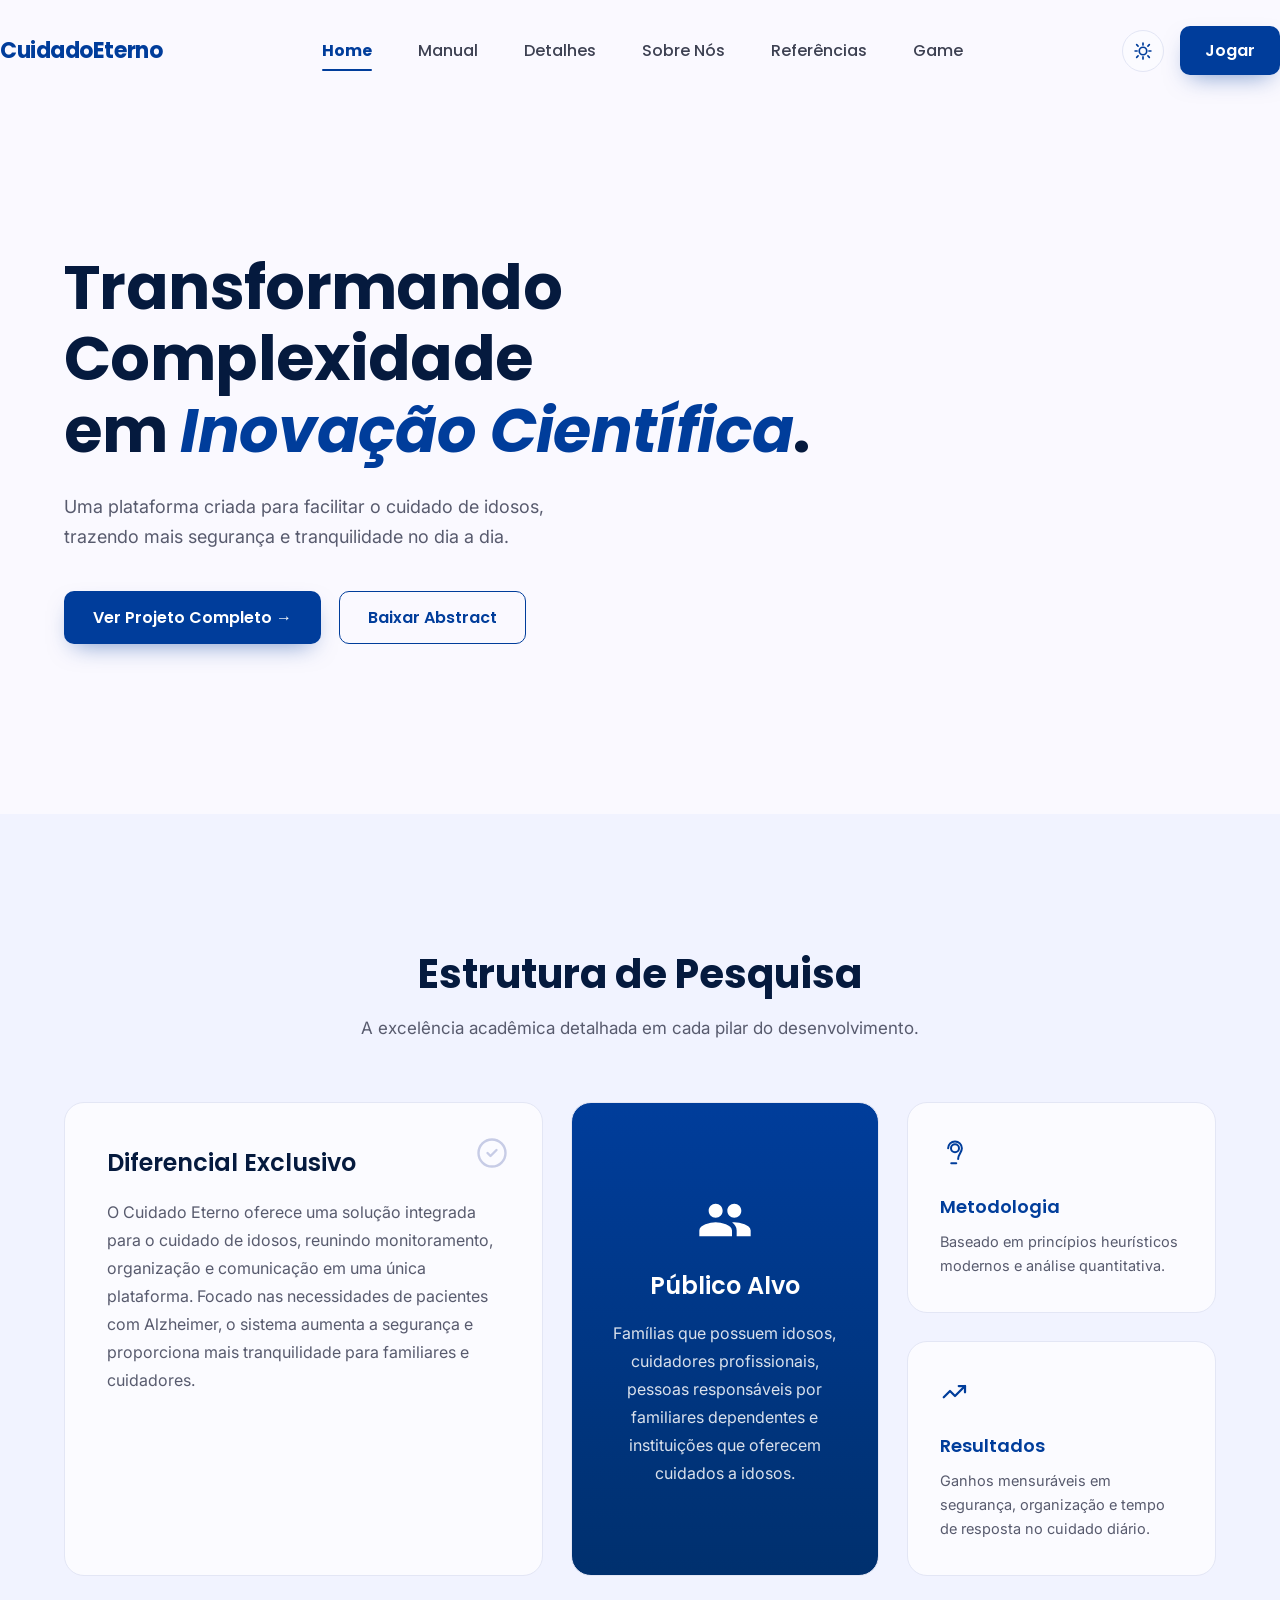
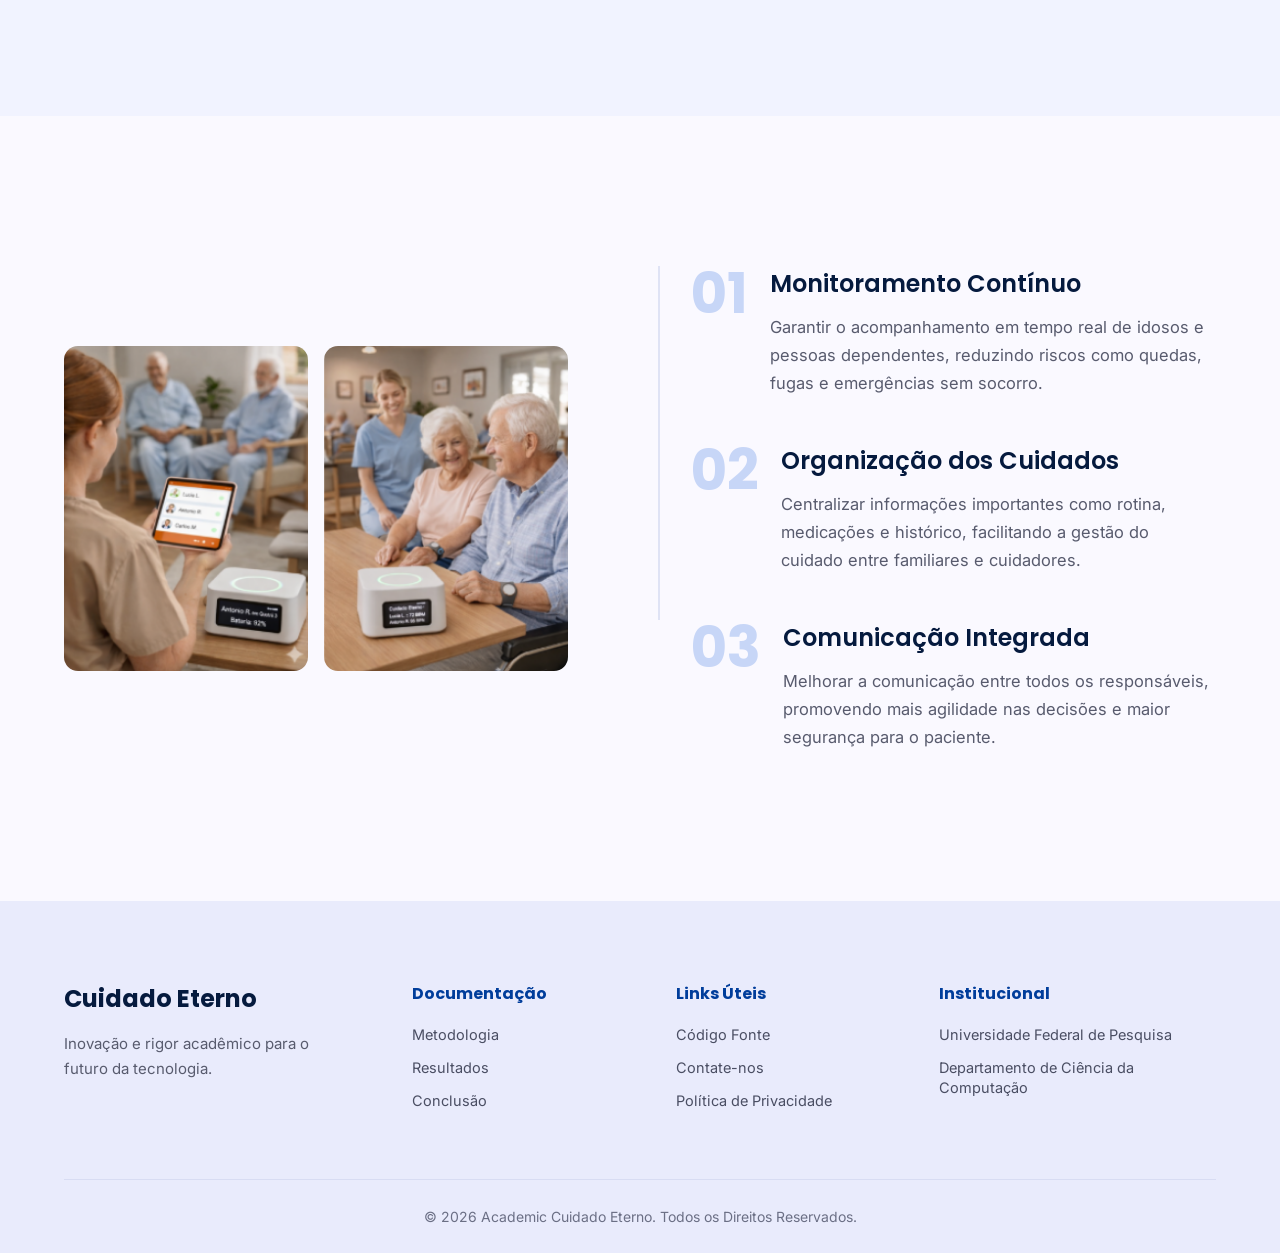
==== commit 6466fefe: "correçao de erros" ====
--- a/index.html
+++ b/index.html
@@ -9,7 +9,6 @@
 <link href="https://fonts.googleapis.com/css2?family=Poppins:ital,wght@0,400;0,500;0,600;0,700;1,600;1,700&family=Inter:wght@400;500;600&display=swap" rel="stylesheet">
 <link rel="stylesheet" href="style.css">
 <script>
-  // Aplica o tema salvo antes de renderizar, evitando o "flash" de tela clara
   (function () {
     const saved = localStorage.getItem('theme');
     if (saved === 'dark') document.documentElement.classList.add('dark-mode');
@@ -54,8 +53,7 @@
         <a href="#projeto" class="btn btn-primary">Ver Projeto Completo →</a>
         <a href="#abstract" class="btn btn-outline">Baixar Abstract</a>
       </div>
-        </div>
-
+    </div>
   </section>
 
 
@@ -109,18 +107,24 @@
       <div class="timeline-list">
         <div class="timeline-item">
           <span class="timeline-num">01</span>
-          <h3>Monitoramento Contínuo</h3>
-          <p>Garantir o acompanhamento em tempo real de idosos e pessoas dependentes, reduzindo riscos como quedas, fugas e emergências sem socorro.</p>
+          <div class="timeline-content">
+            <h3>Monitoramento Contínuo</h3>
+            <p>Garantir o acompanhamento em tempo real de idosos e pessoas dependentes, reduzindo riscos como quedas, fugas e emergências sem socorro.</p>
+          </div>
         </div>
         <div class="timeline-item">
           <span class="timeline-num">02</span>
-          <h3>Organização dos Cuidados</h3>
-          <p>Centralizar informações importantes como rotina, medicações e histórico, facilitando a gestão do cuidado entre familiares e cuidadores.</p>
+          <div class="timeline-content">
+            <h3>Organização dos Cuidados</h3>
+            <p>Centralizar informações importantes como rotina, medicações e histórico, facilitando a gestão do cuidado entre familiares e cuidadores.</p>
+          </div>
         </div>
         <div class="timeline-item">
           <span class="timeline-num">03</span>
-          <h3>Comunicação Integrada</h3>
-          <p>Melhorar a comunicação entre todos os responsáveis, promovendo mais agilidade nas decisões e maior segurança para o paciente.</p>
+          <div class="timeline-content">
+            <h3>Comunicação Integrada</h3>
+            <p>Melhorar a comunicação entre todos os responsáveis, promovendo mais agilidade nas decisões e maior segurança para o paciente.</p>
+          </div>
         </div>
       </div>
     </div>
--- a/style.css
+++ b/style.css
@@ -39,7 +39,7 @@
     padding:0 64px;
   }
 
- 
+
   header{
     background:var(--bg);
     position:sticky;
@@ -116,7 +116,6 @@
     border-radius:10px;
   }
 
-  /* Ações do lado direito do menu (toggle de tema + botão Jogar) */
   .nav-actions{
     display:flex;
     align-items:center;
@@ -287,7 +286,7 @@
     color:var(--text-body);
   }
 
- 
+
   .pillars{
     padding:150px 0 150px;
   }
@@ -318,39 +317,32 @@
     flex-direction:column;
   }
   .timeline-item{
-    position:relative;
-    padding:0 0 46px 6px;
+    display:flex;
+    align-items:flex-start;
+    gap:22px;
+    padding:0 0 46px 30px;
     border-left:2px solid #dfe3f5;
-    padding-left:34px;
   }
   .timeline-item:last-child{
     border-left:2px solid transparent;
     padding-bottom:0;
   }
   .timeline-num{
-    position:absolute;
-    left:-2px;
-    top:-14px;
-    font-size:78px;
-    font-weight:700;
-    color:var(--blue);
-    opacity:.12;
+    font-size:56px;
+    font-weight:700;
+    color:#c7d6f7;
     font-family:'Poppins',sans-serif;
     line-height:1;
+    flex-shrink:0;
     user-select:none;
-    z-index:0;
-  }
-  .timeline-item h3{
-    position:relative;
-    z-index:1;
+  }
+  .timeline-content h3{
     font-size:24px;
     color:var(--navy);
     font-weight:600;
     margin-bottom:12px;
   }
-  .timeline-item p{
-    position:relative;
-    z-index:1;
+  .timeline-content p{
     font-size:16.5px;
     line-height:1.7;
     max-width:560px;
@@ -403,7 +395,7 @@
     color:#6b6f85;
   }
 
- 
+
   .page-hero{
     padding:84px 0 56px;
     text-align:center;
@@ -429,7 +421,7 @@
     color:var(--text-body);
   }
 
- 
+
   .video-frame{
     position:relative;
     max-width:1500px;
@@ -473,7 +465,7 @@
     color:rgba(255,255,255,.85);
   }
 
- 
+
   .protocol{
     padding:24px 0 20px;
   }
@@ -697,7 +689,7 @@
     padding-top:16px;
   }
 
- 
+
   @media (max-width:960px){
     .wrap{padding:0 24px;}
     .nav-links{display:none;}
@@ -729,9 +721,6 @@
     .stat-row{flex-direction:column;}
   }
 
-  /* ============================
-     MODO ESCURO
-     ============================ */
   html.dark-mode{
     --navy:#EDEFFB;
     --blue:#5B8DFF;
@@ -765,6 +754,9 @@
   html.dark-mode .timeline-item{
     border-left-color:#2a2e46;
   }
+  html.dark-mode .timeline-num{
+    color:#2b3a66;
+  }
   html.dark-mode .photo-pair .photo{
     background:linear-gradient(160deg,#1c2038,#12162a);
   }
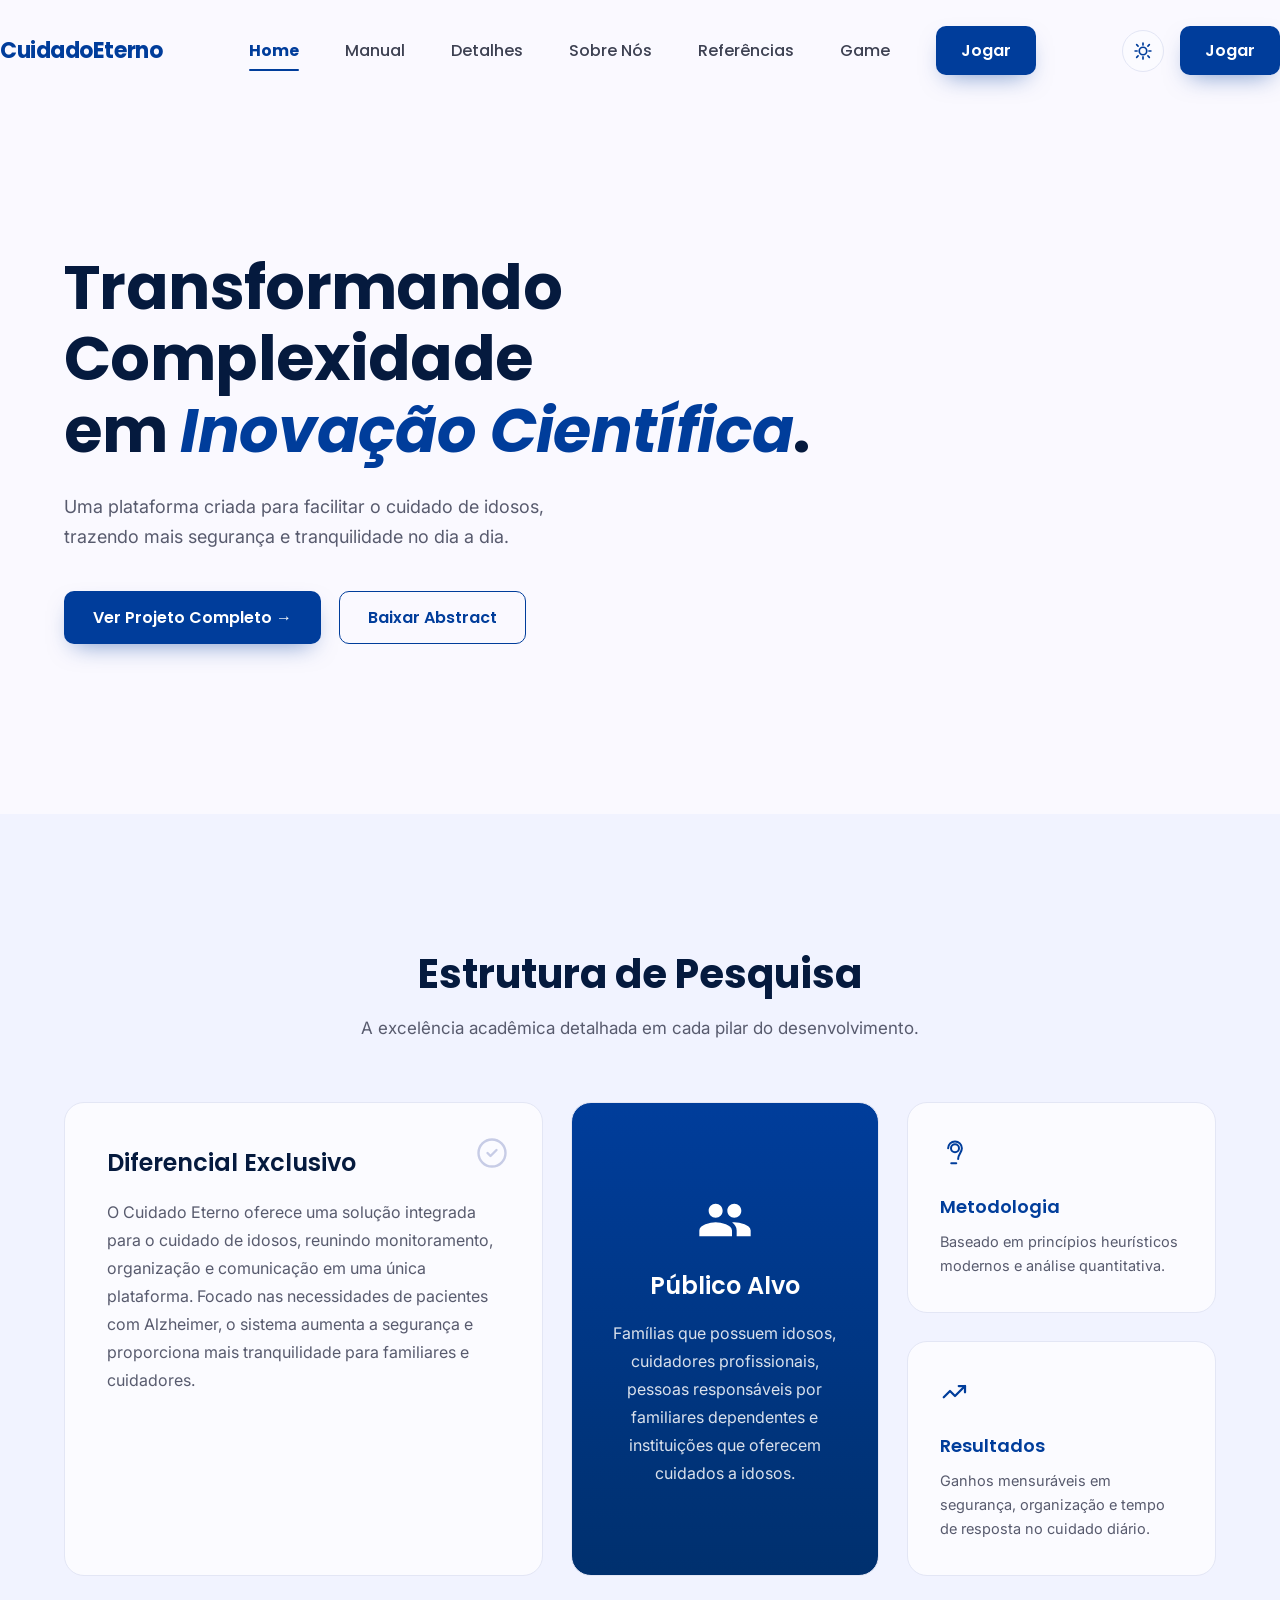
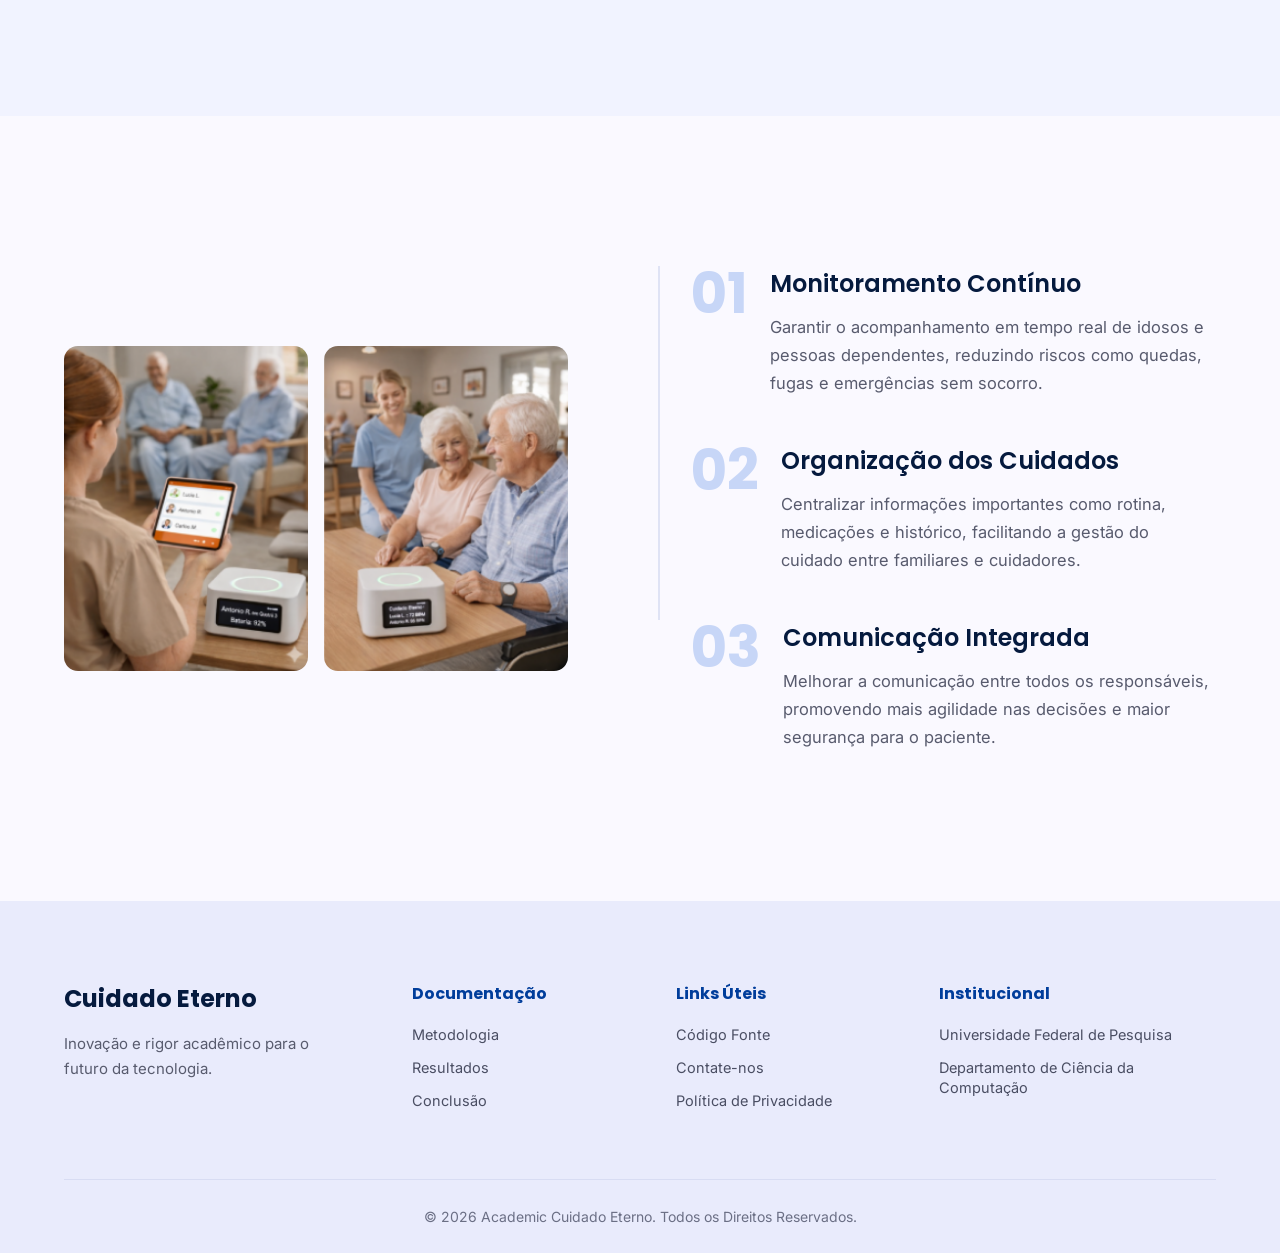
==== commit 0329903e: "aplicação do menu a versão mobile" ====
--- a/index.html
+++ b/index.html
@@ -20,13 +20,14 @@
 <header>
   <div class="wrap nav">
     <a href="#" class="brand">CuidadoEterno</a>
-    <nav class="nav-links">
+    <nav class="nav-links" id="navLinks">
       <a href="./index.html" class="nav-link active">Home</a>
       <a href="./pags/instrucoes.html" class="nav-link">Manual</a>
       <a href="./pags/detalhes.html" class="nav-link">Detalhes</a>
       <a href="#sobre" class="nav-link">Sobre Nós</a>
       <a href="#referencias" class="nav-link">Referências</a>
       <a href="#game" class="nav-link">Game</a>
+      <a href="#jogar" class="btn btn-primary btn-nav nav-link-cta">Jogar</a>
     </nav>
     <div class="nav-actions">
       <button type="button" class="theme-toggle" id="themeToggle" aria-label="Alternar modo escuro" title="Alternar modo escuro">
@@ -38,9 +39,15 @@
           <path d="M20 14.5A8.5 8.5 0 1 1 9.5 4a6.8 6.8 0 0 0 10.5 10.5Z"/>
         </svg>
       </button>
-      <a href="#jogar" class="btn btn-primary btn-nav">Jogar</a>
+      <a href="#jogar" class="btn btn-primary btn-nav btn-nav-desktop">Jogar</a>
+      <button type="button" class="hamburger" id="hamburger" aria-label="Abrir menu" aria-expanded="false" aria-controls="navLinks">
+        <span></span>
+        <span></span>
+        <span></span>
+      </button>
     </div>
   </div>
+  <div class="nav-overlay" id="navOverlay"></div>
 </header>
 
 <main>
@@ -167,5 +174,29 @@
 </footer>
 
 <script src="script.js"></script>
+<script>
+  (function () {
+    const html = document.documentElement;
+    const hamburger = document.getElementById('hamburger');
+    const navLinks = document.getElementById('navLinks');
+    const overlay = document.getElementById('navOverlay');
+
+    function closeMenu() {
+      html.classList.remove('nav-open');
+      hamburger.setAttribute('aria-expanded', 'false');
+    }
+
+    function toggleMenu() {
+      const isOpen = html.classList.toggle('nav-open');
+      hamburger.setAttribute('aria-expanded', String(isOpen));
+    }
+
+    hamburger.addEventListener('click', toggleMenu);
+    overlay.addEventListener('click', closeMenu);
+    navLinks.querySelectorAll('a').forEach(function (link) {
+      link.addEventListener('click', closeMenu);
+    });
+  })();
+</script>
 </body>
 </html>
--- a/style.css
+++ b/style.css
@@ -8,13 +8,17 @@
     --text-body:#585B6E;
     --border:#E3E6F5;
     --card:#FBFBFF;
-    --radius-lg:20px;
-    --radius-md:14px;
+    --radius-lg:1.25rem;
+    --radius-md:0.875rem;
   }
 
   *{margin:0;padding:0;box-sizing:border-box;}
 
   html{scroll-behavior:smooth;}
+
+  html, body{
+    overflow-x:hidden;
+  }
 
   body{
     font-family:'Inter',sans-serif;
@@ -34,9 +38,9 @@
 
 
   .wrap{
-    max-width:1600px;
+    max-width:100rem;
     margin:0 auto;
-    padding:0 64px;
+    padding:0 4rem;
   }
 
 
@@ -45,17 +49,17 @@
     position:sticky;
     top:0;
     z-index:50;
-    border-bottom:1px solid transparent;
+    border-bottom:0.0625rem solid transparent;
     transition:background .25s ease;
   }
   .nav{
     display:flex;
     align-items:center;
     justify-content:space-between;
-    padding:26px 0;
+    padding:1.625rem 0;
   }
   .brand{
-    font-size:22px;
+    font-size:1.375rem;
     font-weight:700;
     color:var(--blue);
     letter-spacing:-0.02em;
@@ -63,10 +67,10 @@
   .nav-links{
     display:flex;
     align-items:center;
-    gap:46px;
+    gap:2.875rem;
   }
   .nav-link{
-    font-size:16px;
+    font-size:1rem;
     font-weight:500;
     color:#3d4152;
     position:relative;
@@ -80,29 +84,32 @@
   .nav-link.active::after{
     content:"";
     position:absolute;
-    left:0; right:0; bottom:-8px;
-    height:2px;
+    left:0; right:0; bottom:-0.5rem;
+    height:0.125rem;
     background:var(--blue);
-    border-radius:2px;
+    border-radius:0.125rem;
+  }
+  .nav-link-cta{
+    display:none;
   }
   .btn{
     display:inline-flex;
     align-items:center;
-    gap:8px;
+    gap:0.5rem;
     font-weight:600;
-    font-size:16px;
-    border-radius:10px;
-    padding:13px 28px;
+    font-size:1rem;
+    border-radius:0.625rem;
+    padding:0.8125rem 1.75rem;
     cursor:pointer;
-    border:1.5px solid transparent;
+    border:0.09375rem solid transparent;
     transition:transform .18s ease, box-shadow .18s ease, background .18s ease;
     white-space:nowrap;
   }
-  .btn:hover{transform:translateY(-2px);}
+  .btn:hover{transform:translateY(-0.125rem);}
   .btn-primary{
     background:var(--blue);
     color:#fff;
-    box-shadow:0 10px 24px -10px rgba(0,61,155,.55);
+    box-shadow:0 0.625rem 1.5rem -0.625rem rgba(0,61,155,.55);
   }
   .btn-primary:hover{background:var(--blue-dark);}
   .btn-outline{
@@ -112,23 +119,23 @@
   }
   .btn-outline:hover{background:rgba(0,61,155,.06);}
   .btn-nav{
-    padding:11px 24px;
-    border-radius:10px;
+    padding:0.6875rem 1.5rem;
+    border-radius:0.625rem;
   }
 
   .nav-actions{
     display:flex;
     align-items:center;
-    gap:16px;
+    gap:1rem;
   }
   .theme-toggle{
     display:flex;
     align-items:center;
     justify-content:center;
-    width:42px;
-    height:42px;
+    width:2.625rem;
+    height:2.625rem;
     border-radius:50%;
-    border:1.5px solid var(--border);
+    border:0.09375rem solid var(--border);
     background:var(--card);
     color:var(--blue);
     cursor:pointer;
@@ -136,29 +143,78 @@
     flex-shrink:0;
   }
   .theme-toggle:hover{
-    transform:translateY(-2px);
+    transform:translateY(-0.125rem);
     border-color:var(--blue);
   }
   .theme-toggle svg{
-    width:20px;
-    height:20px;
+    width:1.25rem;
+    height:1.25rem;
   }
   .theme-toggle .icon-moon{display:none;}
   .theme-toggle .icon-sun{display:block;}
   html.dark-mode .theme-toggle .icon-sun{display:none;}
   html.dark-mode .theme-toggle .icon-moon{display:block;}
 
+  .hamburger{
+    display:none;
+    flex-direction:column;
+    justify-content:center;
+    align-items:center;
+    gap:0.3125rem;
+    width:2.625rem;
+    height:2.625rem;
+    border-radius:50%;
+    border:0.09375rem solid var(--border);
+    background:var(--card);
+    cursor:pointer;
+    flex-shrink:0;
+    z-index:70;
+    position:relative;
+  }
+  .hamburger span{
+    display:block;
+    width:1.125rem;
+    height:0.125rem;
+    border-radius:0.125rem;
+    background:var(--navy);
+    transition:transform .25s ease, opacity .25s ease;
+  }
+  html.nav-open .hamburger span:nth-child(1){
+    transform:translateY(0.4375rem) rotate(45deg);
+  }
+  html.nav-open .hamburger span:nth-child(2){
+    opacity:0;
+  }
+  html.nav-open .hamburger span:nth-child(3){
+    transform:translateY(-0.4375rem) rotate(-45deg);
+  }
+
+  .nav-overlay{
+    position:fixed;
+    inset:0;
+    background:rgba(5,10,25,.45);
+    opacity:0;
+    pointer-events:none;
+    transition:opacity .3s ease;
+    z-index:55;
+  }
+  html.nav-open .nav-overlay{
+    opacity:1;
+    pointer-events:auto;
+  }
+
 
   .hero{
-    padding:150px 0 170px;
+    padding:9.375rem 0 10.625rem;
   }
   .hero h1{
-    font-size:62px;
+    font-size:3.875rem;
     line-height:1.15;
     font-weight:700;
     color:var(--navy);
     letter-spacing:-0.01em;
-    max-width:920px;
+    max-width:57.5rem;
+    overflow-wrap:break-word;
   }
   .hero h1 em{
     font-style:italic;
@@ -166,69 +222,70 @@
     font-weight:700;
   }
   .hero p{
-    margin-top:26px;
-    font-size:18px;
+    margin-top:1.625rem;
+    font-size:1.125rem;
     line-height:1.65;
-    max-width:540px;
+    max-width:33.75rem;
     color:var(--text-body);
   }
   .hero-actions{
     display:flex;
-    gap:18px;
-    margin-top:40px;
+    flex-wrap:wrap;
+    gap:1.125rem;
+    margin-top:2.5rem;
   }
 
   .structure{
     background:var(--bg-alt);
-    padding:130px 0 140px;
+    padding:8.125rem 0 8.75rem;
   }
   .structure-head{
     text-align:center;
-    max-width:700px;
-    margin:0 auto 64px;
+    max-width:43.75rem;
+    margin:0 auto 4rem;
   }
   .structure-head h2{
-    font-size:40px;
+    font-size:2.5rem;
     color:var(--navy);
     font-weight:700;
   }
   .structure-head p{
-    margin-top:14px;
-    font-size:17px;
+    margin-top:0.875rem;
+    font-size:1.0625rem;
     color:var(--text-body);
   }
 
   .structure-grid{
     display:grid;
     grid-template-columns:1.55fr 1fr 1fr;
-    gap:28px;
+    gap:1.75rem;
     align-items:stretch;
   }
   .panel{
     background:var(--card);
-    border:1px solid var(--border);
+    border:0.0625rem solid var(--border);
     border-radius:var(--radius-lg);
-    padding:42px;
+    padding:2.625rem;
     position:relative;
   }
   .panel-icon{
     position:absolute;
-    top:32px; right:32px;
-    width:36px; height:36px;
+    top:2rem; right:2rem;
+    width:2.25rem; height:2.25rem;
     color:#c7cce6;
   }
   .panel h3{
-    font-size:24px;
+    font-size:1.5rem;
     color:var(--navy);
     font-weight:600;
-    margin-bottom:18px;
+    margin-bottom:1.125rem;
     max-width:80%;
   }
   .panel p{
-    font-size:16px;
+    font-size:1rem;
     line-height:1.75;
     color:var(--text-body);
-    max-width:520px;
+    max-width:32.5rem;
   }
 
   .panel-dark{
@@ -239,66 +296,66 @@
     align-items:center;
     justify-content:center;
     text-align:center;
-    padding:44px 34px;
+    padding:2.75rem 2.125rem;
   }
   .panel-dark .icon-circle{
-    width:56px;height:56px;
+    width:3.5rem;height:3.5rem;
     display:flex;align-items:center;justify-content:center;
-    margin-bottom:20px;
+    margin-bottom:1.25rem;
   }
   .panel-dark h3{
     color:#fff;
-    font-size:24px;
-    margin-bottom:16px;
+    font-size:1.5rem;
+    margin-bottom:1rem;
   }
   .panel-dark p{
     color:rgba(255,255,255,.85);
-    font-size:16px;
+    font-size:1rem;
     line-height:1.75;
   }
 
   .stack{
     display:flex;
     flex-direction:column;
-    gap:28px;
+    gap:1.75rem;
   }
   .mini-card{
     background:var(--card);
-    border:1px solid var(--border);
+    border:0.0625rem solid var(--border);
     border-radius:var(--radius-lg);
-    padding:34px 32px;
+    padding:2.125rem 2rem;
     flex:1;
   }
   .mini-card .mini-icon{
-    width:30px;height:30px;
-    color:var(--blue);
-    margin-bottom:22px;
+    width:1.875rem;height:1.875rem;
+    color:var(--blue);
+    margin-bottom:1.375rem;
   }
   .mini-card h4{
-    font-size:18px;
+    font-size:1.125rem;
     color:var(--blue);
     font-weight:600;
-    margin-bottom:10px;
+    margin-bottom:0.625rem;
   }
   .mini-card p{
-    font-size:14.5px;
+    font-size:0.90625rem;
     line-height:1.65;
     color:var(--text-body);
   }
 
 
   .pillars{
-    padding:150px 0 150px;
+    padding:9.375rem 0 9.375rem;
   }
   .pillars-grid{
     display:grid;
     grid-template-columns:.95fr 1.05fr;
-    gap:90px;
+    gap:5.625rem;
     align-items:center;
   }
   .photo-pair{
     display:flex;
-    gap:16px;
+    gap:1rem;
   }
   .photo-pair .photo{
     flex:1;
@@ -319,16 +376,16 @@
   .timeline-item{
     display:flex;
     align-items:flex-start;
-    gap:22px;
-    padding:0 0 46px 30px;
-    border-left:2px solid #dfe3f5;
+    gap:1.375rem;
+    padding:0 0 2.875rem 1.875rem;
+    border-left:0.125rem solid #dfe3f5;
   }
   .timeline-item:last-child{
-    border-left:2px solid transparent;
+    border-left:0.125rem solid transparent;
     padding-bottom:0;
   }
   .timeline-num{
-    font-size:56px;
+    font-size:3.5rem;
     font-weight:700;
     color:#c7d6f7;
     font-family:'Poppins',sans-serif;
@@ -337,86 +394,86 @@
     user-select:none;
   }
   .timeline-content h3{
-    font-size:24px;
+    font-size:1.5rem;
     color:var(--navy);
     font-weight:600;
-    margin-bottom:12px;
+    margin-bottom:0.75rem;
   }
   .timeline-content p{
-    font-size:16.5px;
+    font-size:1.03125rem;
     line-height:1.7;
-    max-width:560px;
+    max-width:35rem;
   }
 
 
   footer{
     background:var(--footer-bg);
-    padding-top:80px;
+    padding-top:5rem;
     transition:background .25s ease;
   }
   .footer-top{
     display:grid;
     grid-template-columns:1.4fr 1fr 1fr 1.3fr;
-    gap:50px;
-    padding-bottom:56px;
-    border-bottom:1px solid #d8dcf3;
+    gap:3.125rem;
+    padding-bottom:3.5rem;
+    border-bottom:0.0625rem solid #d8dcf3;
   }
   .footer-brand h3{
-    font-size:24px;
-    color:var(--navy);
-    font-weight:700;
-    margin-bottom:16px;
+    font-size:1.5rem;
+    color:var(--navy);
+    font-weight:700;
+    margin-bottom:1rem;
   }
   .footer-brand p{
-    font-size:15px;
+    font-size:0.9375rem;
     line-height:1.65;
-    max-width:250px;
+    max-width:15.625rem;
     color:var(--text-body);
   }
   .footer-col h4{
-    font-size:16px;
-    color:var(--blue);
-    font-weight:700;
-    margin-bottom:18px;
+    font-size:1rem;
+    color:var(--blue);
+    font-weight:700;
+    margin-bottom:1.125rem;
   }
   .footer-col li{
-    margin-bottom:13px;
+    margin-bottom:0.8125rem;
   }
   .footer-col a{
-    font-size:14.5px;
+    font-size:0.90625rem;
     color:#4a4e63;
     transition:color .2s ease;
   }
   .footer-col a:hover{color:var(--blue);}
   .footer-bottom{
     text-align:center;
-    padding:28px 0;
-    font-size:14px;
+    padding:1.75rem 0;
+    font-size:0.875rem;
     color:#6b6f85;
   }
 
 
   .page-hero{
-    padding:84px 0 56px;
+    padding:5.25rem 0 3.5rem;
     text-align:center;
   }
   .eyebrow{
-    font-size:13.5px;
+    font-size:0.84375rem;
     font-weight:700;
     letter-spacing:.14em;
     color:var(--blue);
-    margin-bottom:16px;
+    margin-bottom:1rem;
   }
   .page-hero h1{
-    font-size:46px;
+    font-size:2.875rem;
     font-weight:700;
     color:var(--navy);
     letter-spacing:-0.01em;
   }
   .page-hero p{
-    margin:20px auto 0;
-    max-width:700px;
-    font-size:17px;
+    margin:1.25rem auto 0;
+    max-width:43.75rem;
+    font-size:1.0625rem;
     line-height:1.7;
     color:var(--text-body);
   }
@@ -424,7 +481,7 @@
 
   .video-frame{
     position:relative;
-    max-width:1500px;
+    max-width:93.75rem;
     margin:0 auto;
     border-radius:var(--radius-lg);
     overflow:hidden;
@@ -442,46 +499,46 @@
     position:absolute;
     top:50%; left:50%;
     transform:translate(-50%,-50%);
-    width:74px;height:74px;
+    width:4.625rem;height:4.625rem;
     border-radius:50%;
     background:var(--blue);
     display:flex;align-items:center;justify-content:center;
-    box-shadow:0 14px 30px -8px rgba(0,20,60,.55);
+    box-shadow:0 0.875rem 1.875rem -0.5rem rgba(0,20,60,.55);
     cursor:pointer;
     z-index:2;
     border:none;
     transition:transform .2s ease;
   }
   .play-btn:hover{transform:translate(-50%,-50%) scale(1.06);}
-  .play-btn svg{width:26px;height:26px;fill:#fff;margin-left:3px;}
+  .play-btn svg{width:1.625rem;height:1.625rem;fill:#fff;margin-left:0.1875rem;}
   .video-controls{
     position:absolute;
-    right:20px; bottom:18px;
-    display:flex; gap:12px;
+    right:1.25rem; bottom:1.125rem;
+    display:flex; gap:0.75rem;
     z-index:2;
   }
   .video-controls svg{
-    width:18px;height:18px;
+    width:1.125rem;height:1.125rem;
     color:rgba(255,255,255,.85);
   }
 
 
   .protocol{
-    padding:24px 0 20px;
+    padding:1.5rem 0 1.25rem;
   }
   .section-title{
     display:flex;
     align-items:center;
-    gap:16px;
-    margin-bottom:42px;
+    gap:1rem;
+    margin-bottom:2.625rem;
   }
   .section-title .bar{
-    width:4px;height:32px;
+    width:0.25rem;height:2rem;
     background:var(--blue);
-    border-radius:2px;
+    border-radius:0.125rem;
   }
   .section-title h2{
-    font-size:30px;
+    font-size:1.875rem;
     color:var(--navy);
     font-weight:700;
   }
@@ -489,17 +546,17 @@
   .bento{
     display:grid;
     grid-template-columns:repeat(3,1fr);
-    gap:26px;
-    margin-bottom:26px;
+    gap:1.625rem;
+    margin-bottom:1.625rem;
   }
   .proto-card{
     grid-column:span 2;
     background:var(--card);
-    border:1px solid var(--border);
+    border:0.0625rem solid var(--border);
     border-radius:var(--radius-lg);
-    padding:40px;
-    display:flex;
-    gap:32px;
+    padding:2.5rem;
+    display:flex;
+    gap:2rem;
     align-items:flex-start;
   }
   .proto-card.narrow{grid-column:span 1;}
@@ -513,56 +570,56 @@
 
   .badge-num{
     flex-shrink:0;
-    width:58px;height:58px;
-    border-radius:12px;
+    width:3.625rem;height:3.625rem;
+    border-radius:0.75rem;
     background:var(--blue);
     color:#fff;
     font-family:'Poppins',sans-serif;
     font-weight:700;
-    font-size:21px;
+    font-size:1.3125rem;
     display:flex;align-items:center;justify-content:center;
   }
   .proto-card.dark .badge-num{
     background:#fff;
     color:var(--blue);
-    margin-bottom:24px;
+    margin-bottom:1.5rem;
   }
 
   .proto-body{flex:1;}
   .proto-body h3{
-    font-size:21px;
+    font-size:1.3125rem;
     color:var(--navy);
     font-weight:600;
     display:flex;
     align-items:center;
-    gap:9px;
-    margin-bottom:12px;
-  }
-  .proto-body h3 svg{width:19px;height:19px;color:var(--blue);flex-shrink:0;}
+    gap:0.5625rem;
+    margin-bottom:0.75rem;
+  }
+  .proto-body h3 svg{width:1.1875rem;height:1.1875rem;color:var(--blue);flex-shrink:0;}
   .proto-card.dark .proto-body h3{color:#fff;}
   .proto-body p{
-    font-size:15.5px;
+    font-size:0.96875rem;
     line-height:1.7;
     color:var(--text-body);
   }
   .proto-card.dark .proto-body p{color:rgba(255,255,255,.85);}
 
-  .checklist{margin-top:16px;}
+  .checklist{margin-top:1rem;}
   .checklist li{
     display:flex;
-    gap:9px;
+    gap:0.5625rem;
     align-items:flex-start;
-    font-size:15px;
+    font-size:0.9375rem;
     font-weight:600;
     color:var(--navy);
-    margin-bottom:9px;
+    margin-bottom:0.5625rem;
     line-height:1.55;
   }
-  .checklist svg{width:17px;height:17px;color:var(--blue);flex-shrink:0;margin-top:2px;}
+  .checklist svg{width:1.0625rem;height:1.0625rem;color:var(--blue);flex-shrink:0;margin-top:0.125rem;}
 
   .proto-media{
     flex-shrink:0;
-    width:230px;
+    width:14.375rem;
     border-radius:var(--radius-md);
     overflow:hidden;
     align-self:stretch;
@@ -570,85 +627,85 @@
   .proto-media img{width:100%;height:100%;object-fit:cover;}
 
   .field-pill{
-    margin-top:22px;
+    margin-top:1.375rem;
     display:flex;
     align-items:center;
     justify-content:space-between;
-    border:1px solid var(--border);
-    border-radius:10px;
-    padding:14px 18px;
-    font-size:14.5px;
+    border:0.0625rem solid var(--border);
+    border-radius:0.625rem;
+    padding:0.875rem 1.125rem;
+    font-size:0.90625rem;
     color:var(--navy);
     font-weight:500;
   }
   .field-pill .dot{
-    width:8px;height:8px;border-radius:50%;
+    width:0.5rem;height:0.5rem;border-radius:50%;
     background:var(--blue);
   }
 
   .stat-box{
-    border:1px solid var(--border);
-    border-radius:12px;
-    padding:16px 20px;
+    border:0.0625rem solid var(--border);
+    border-radius:0.75rem;
+    padding:1rem 1.25rem;
     flex:1;
   }
   .stat-box .label{
-    font-size:11.5px;
+    font-size:0.71875rem;
     font-weight:700;
     letter-spacing:.06em;
     color:#9096ab;
-    margin-bottom:7px;
+    margin-bottom:0.4375rem;
   }
   .stat-box .value{
-    font-size:19px;
+    font-size:1.1875rem;
     font-weight:700;
     color:var(--navy);
     font-family:'Poppins',sans-serif;
   }
-  .stat-row{display:flex;gap:16px;margin-top:20px;}
+  .stat-row{display:flex;gap:1rem;margin-top:1.25rem;}
 
   .media-card{
     display:flex;
     align-items:flex-start;
-    gap:30px;
+    gap:1.875rem;
     position:relative;
   }
-  .media-card .proto-media{width:260px;flex-shrink:0;}
+  .media-card .proto-media{width:16.25rem;flex-shrink:0;}
   .media-card .badge-num{position:absolute;top:0;right:0;}
-  .media-card .proto-body{padding-right:78px;}
+  .media-card .proto-body{padding-right:4.875rem;}
 
   .faq{
     background:var(--bg-alt);
     border-radius:var(--radius-lg);
-    margin:110px auto 120px;
-    padding:72px 56px;
-    max-width:1600px;
+    margin:6.875rem auto 7.5rem;
+    padding:4.5rem 3.5rem;
+    max-width:100rem;
   }
   .faq-head{
     text-align:center;
-    margin-bottom:42px;
+    margin-bottom:2.625rem;
   }
   .faq-head h2{
-    font-size:32px;
+    font-size:2rem;
     color:var(--navy);
     font-weight:700;
   }
   .faq-head p{
-    margin-top:12px;
-    font-size:16px;
+    margin-top:0.75rem;
+    font-size:1rem;
     color:var(--text-body);
   }
   .accordion{
-    max-width:980px;
+    max-width:61.25rem;
     margin:0 auto;
     display:flex;
     flex-direction:column;
-    gap:16px;
+    gap:1rem;
   }
   .accordion-item{
     background:var(--card);
-    border:1px solid var(--border);
-    border-radius:14px;
+    border:0.0625rem solid var(--border);
+    border-radius:0.875rem;
     overflow:hidden;
   }
   .accordion-question{
@@ -656,19 +713,19 @@
     display:flex;
     align-items:center;
     justify-content:space-between;
-    gap:16px;
-    padding:22px 26px;
+    gap:1rem;
+    padding:1.375rem 1.625rem;
     background:none;
     border:none;
     cursor:pointer;
     text-align:left;
     font-family:'Poppins',sans-serif;
-    font-size:16px;
+    font-size:1rem;
     font-weight:600;
     color:var(--navy);
   }
   .accordion-question svg{
-    width:16px;height:16px;
+    width:1rem;height:1rem;
     color:var(--navy);
     flex-shrink:0;
     transition:transform .25s ease;
@@ -679,45 +736,88 @@
     overflow:hidden;
     transition:max-height .3s ease;
   }
-  .accordion-item.open .accordion-answer{max-height:200px;}
+  .accordion-item.open .accordion-answer{max-height:12.5rem;}
   .accordion-answer p{
-    padding:0 24px 22px;
-    font-size:14.5px;
+    padding:0 1.5rem 1.375rem;
+    font-size:0.90625rem;
     line-height:1.65;
     color:var(--text-body);
-    border-top:1px solid var(--border);
-    padding-top:16px;
-  }
-
-
-  @media (max-width:960px){
-    .wrap{padding:0 24px;}
-    .nav-links{display:none;}
-    .hero{padding:80px 0 90px;}
-    .hero h1{font-size:38px;}
+    border-top:0.0625rem solid var(--border);
+    padding-top:1rem;
+  }
+
+
+  @media (max-width:60rem){
+    .wrap{padding:0 1.5rem;}
+
+    .hamburger{
+      display:flex;
+    }
+
+    .nav-links{
+      position:fixed;
+      top:0;
+      right:-100%;
+      width:78%;
+      max-width:22rem;
+      height:100vh;
+      background:var(--bg);
+      flex-direction:column;
+      align-items:flex-start;
+      justify-content:flex-start;
+      gap:1.75rem;
+      padding:6.5rem 2rem 2rem;
+      transition:right .3s ease;
+      z-index:60;
+      box-shadow:-0.625rem 0 1.875rem rgba(0,0,0,.12);
+    }
+    html.nav-open .nav-links{
+      right:0;
+    }
+    .nav-link{
+      font-size:1.125rem;
+    }
+    .nav-link-cta{
+      display:inline-flex;
+      margin-top:0.5rem;
+    }
+    .btn-nav-desktop{
+      display:none;
+    }
+
+    .hero{padding:5rem 0 5.625rem;}
+    .hero h1{font-size:2.375rem;}
     .structure-grid{grid-template-columns:1fr;}
     .stack{flex-direction:row;}
-    .pillars-grid{grid-template-columns:1fr;gap:50px;}
-    .footer-top{grid-template-columns:1fr 1fr;row-gap:36px;}
-  }
-  @media (max-width:560px){
-    .hero h1{font-size:30px;}
+    .pillars-grid{grid-template-columns:1fr;gap:3.125rem;}
+    .footer-top{grid-template-columns:1fr 1fr;row-gap:2.25rem;}
+  }
+  @media (max-width:35rem){
+    .hero h1{font-size:1.875rem;}
+    .hero-actions{
+      flex-direction:column;
+      align-items:flex-start;
+    }
+    .hero-actions .btn{
+      width:100%;
+      justify-content:center;
+    }
     .stack{flex-direction:column;}
-    .photo-pair{flex-direction:row;}
+    .photo-pair{flex-direction:column;}
     .footer-top{grid-template-columns:1fr;}
-    .structure-head h2{font-size:26px;}
-  }
-
-  @media (max-width:860px){
-    .page-hero h1{font-size:30px;}
+    .structure-head h2{font-size:1.625rem;}
+  }
+
+  @media (max-width:53.75rem){
+    .page-hero h1{font-size:1.875rem;}
     .bento{grid-template-columns:1fr;}
     .proto-card, .proto-card.narrow, .proto-card.dark, .proto-card.wide-media{grid-column:span 1;}
     .proto-card{flex-direction:column;}
-    .proto-media{width:100%;height:200px;}
+    .proto-media{width:100%;height:12.5rem;}
     .media-card{flex-direction:column;}
     .media-card .proto-body{padding-right:0;}
-    .media-card .badge-num{position:static;margin-bottom:16px;}
-    .faq{padding:48px 24px;}
+    .media-card .badge-num{position:static;margin-bottom:1rem;}
+    .faq{padding:3rem 1.5rem;}
     .stat-row{flex-direction:column;}
   }
 
@@ -762,4 +862,7 @@
   }
   html.dark-mode .stat-box .label{
     color:#7c81a0;
+  }
+  html.dark-mode .hamburger span{
+    background:var(--navy);
   }
